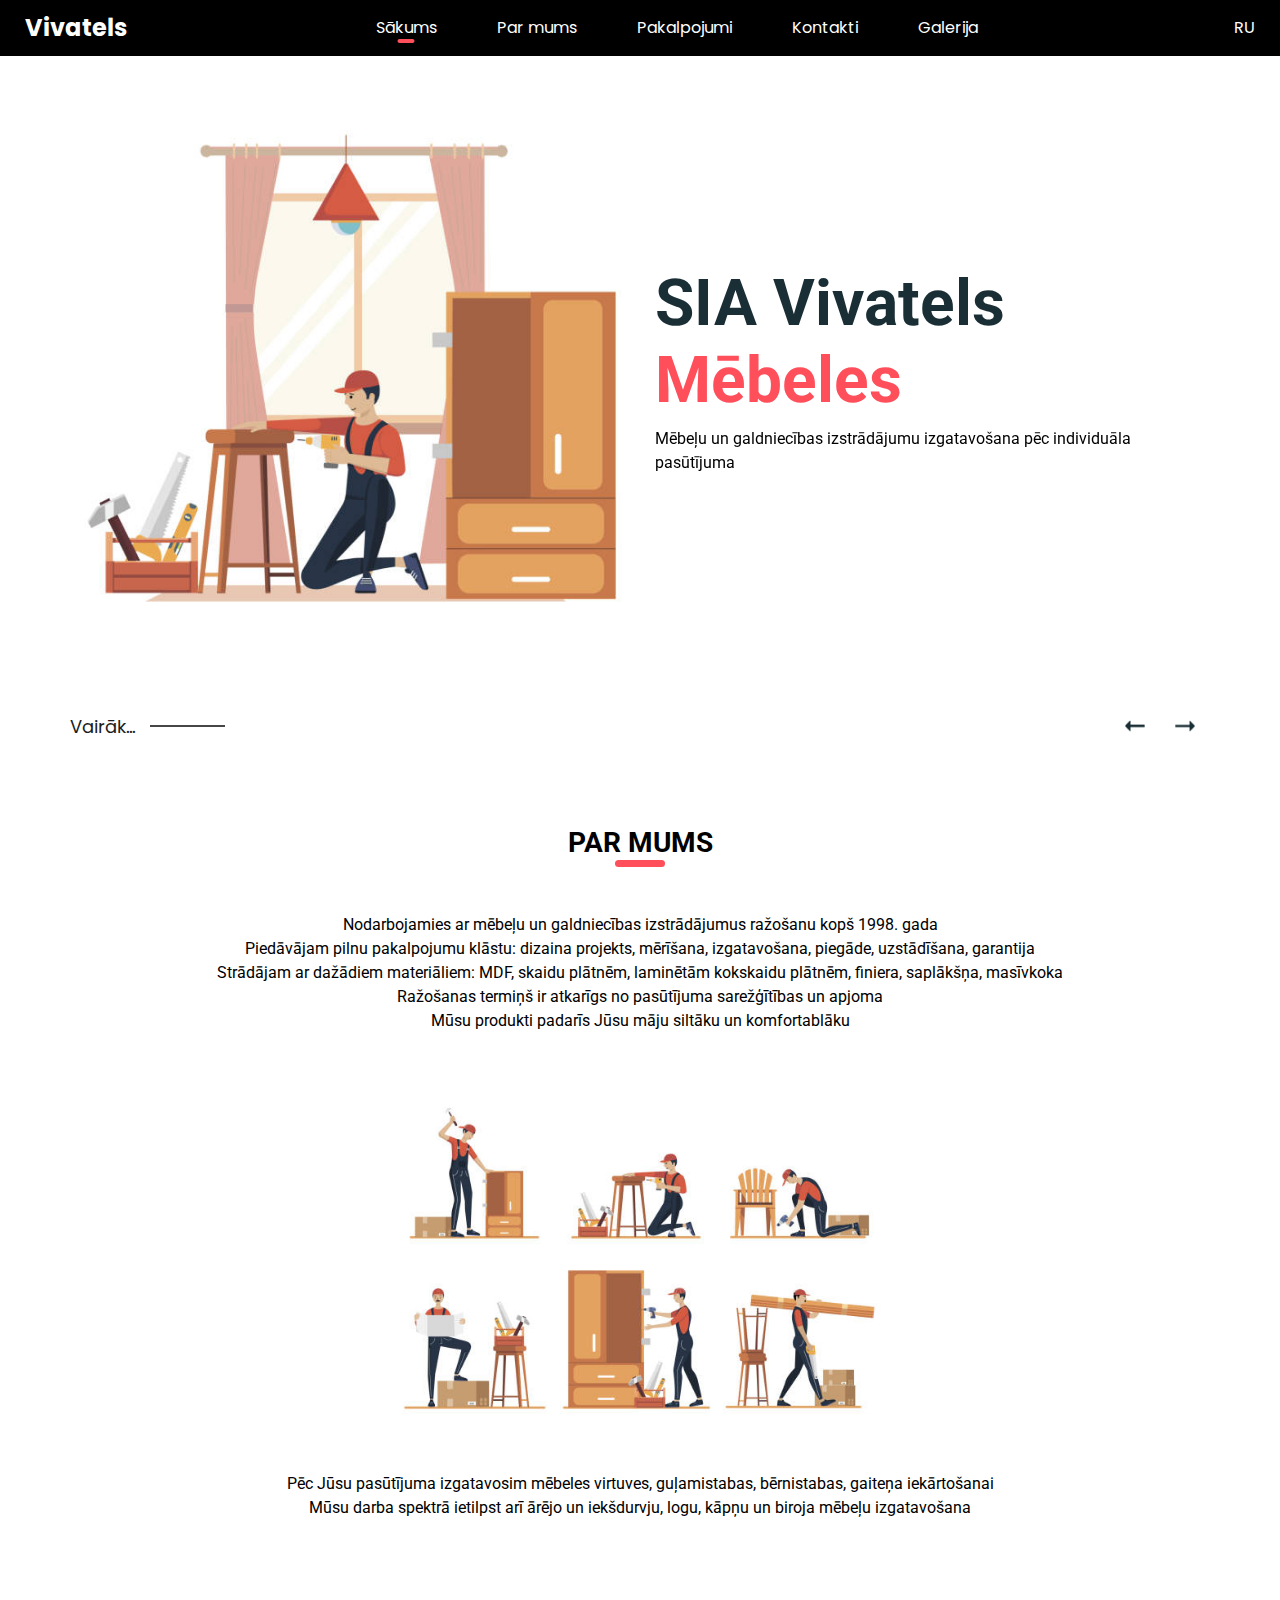
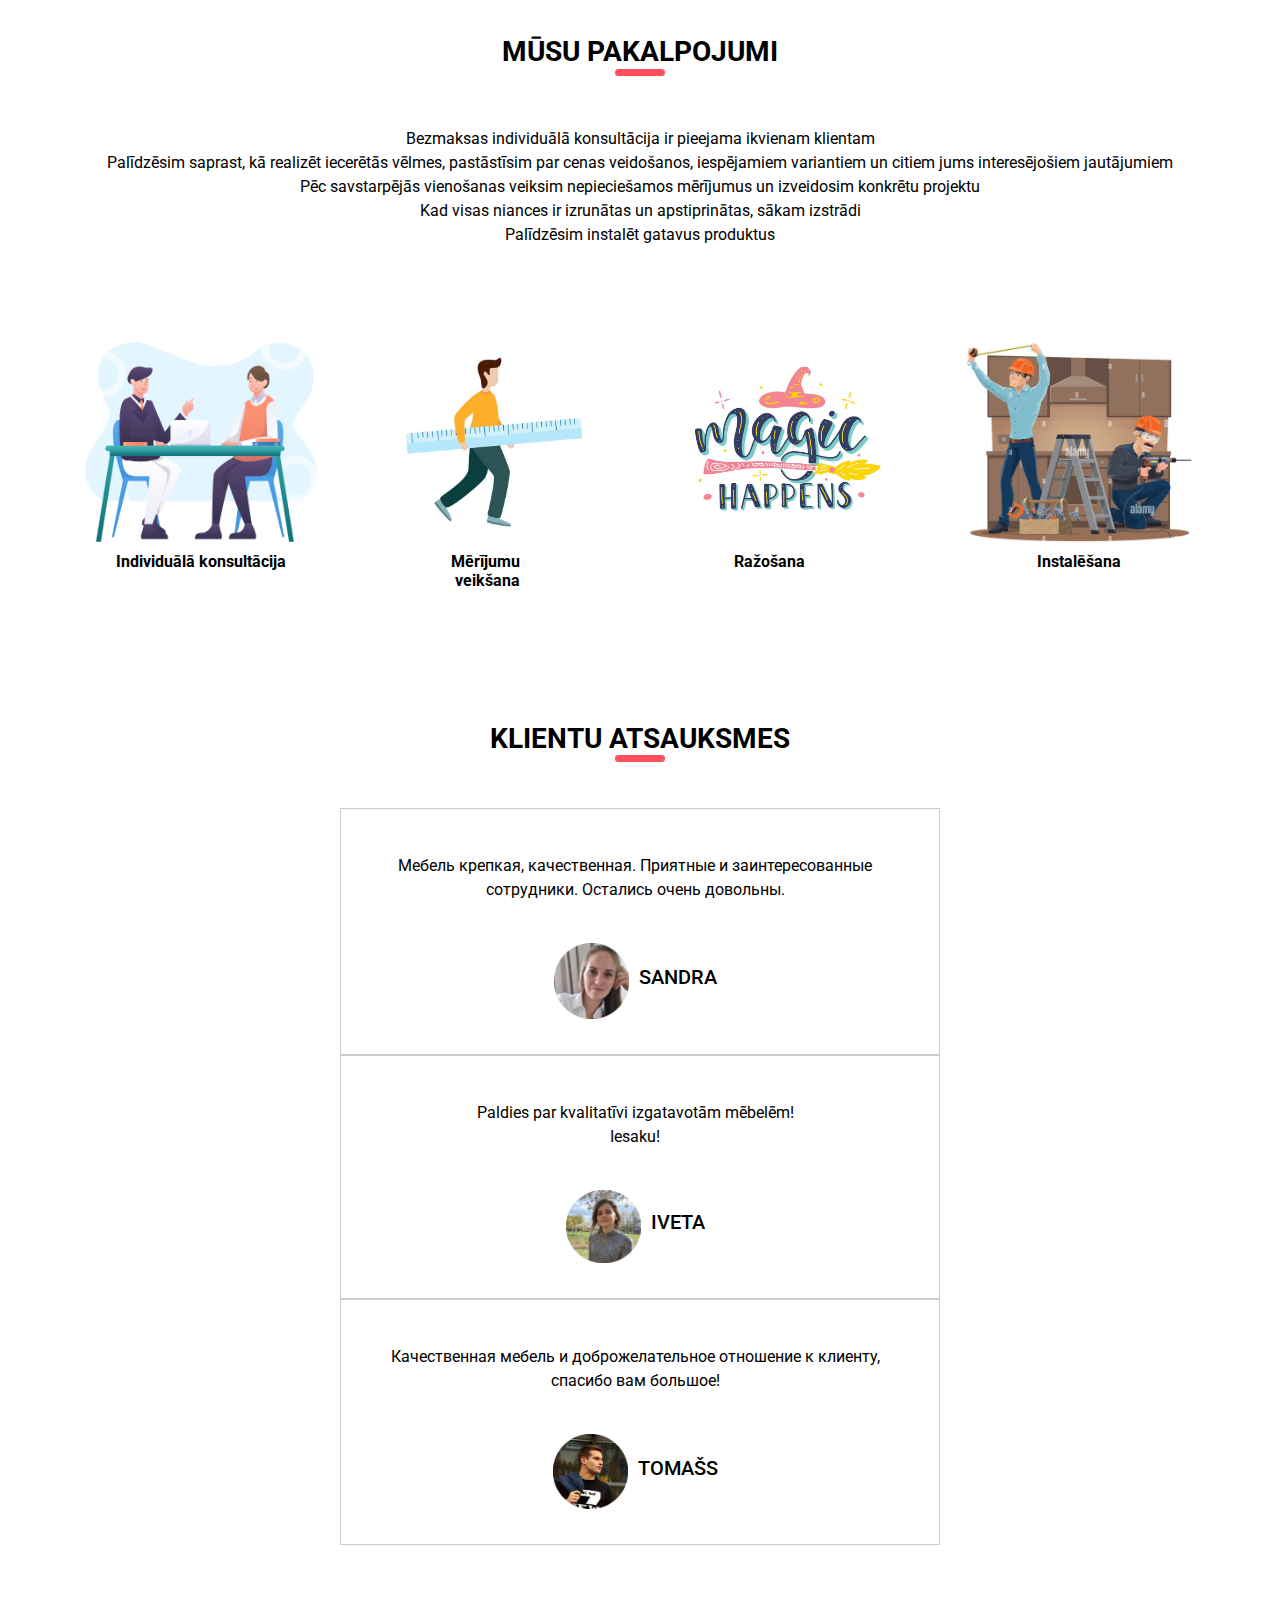
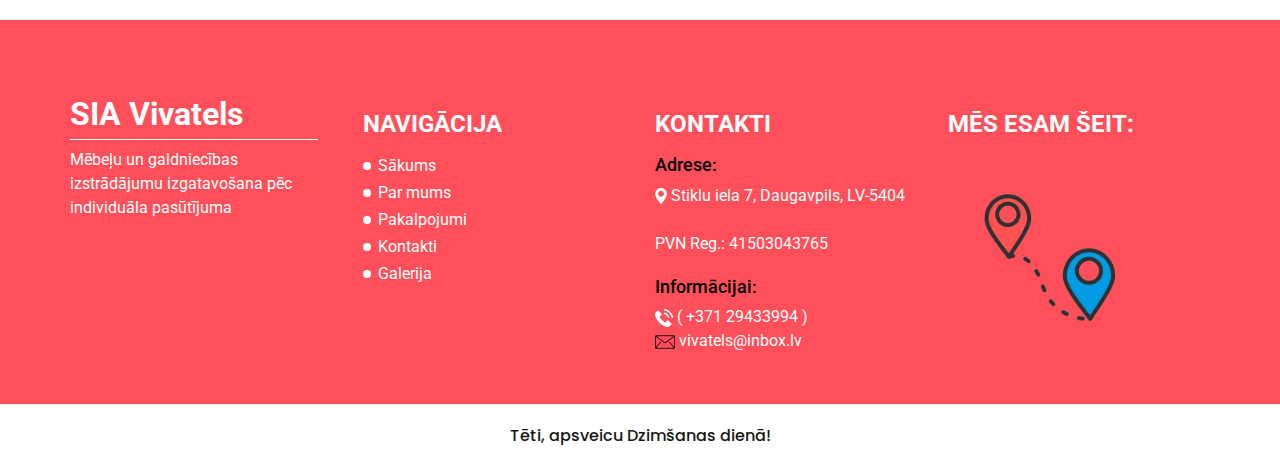
==== index.html @ 3691d84d "some more cosmetic changes" ====
<!DOCTYPE html>
<html>

<head>
  <!-- Basic -->
  <meta charset="utf-8" />
  <meta http-equiv="X-UA-Compatible" content="IE=edge" />
  <!-- Mobile Metas -->
  <meta name="viewport" content="width=device-width, initial-scale=1, shrink-to-fit=no" />
  <!-- Site Metas -->
  <meta name="keywords" content="" />
  <meta name="description" content="" />
  <meta name="author" content="" />

  <title>Vivatels: mēbeļu ražošana</title>
  <link rel="shortcut icon" type="image/jpg" href="images/favicon_io/favicon.ico"/>

  <!-- slider stylesheet -->
  <link rel="stylesheet" type="text/css"
    href="https://cdnjs.cloudflare.com/ajax/libs/OwlCarousel2/2.1.3/assets/owl.carousel.min.css" />

  <!-- bootstrap core css -->
  <link rel="stylesheet" type="text/css" href="css/bootstrap.css" />

  <!-- fonts style -->
  <link href="https://fonts.googleapis.com/css?family=Poppins:400,700|Roboto:400,700&display=swap" rel="stylesheet">
  <!-- Custom styles for this template -->
  <link href="css/style.css" rel="stylesheet" />
  <!-- responsive style -->
  <link href="css/responsive.css" rel="stylesheet" />
  

</head>

<body>
  <div class="hero_area">
    <!-- header section strats -->
    <header class="header_section">
      <div class="container-fluid">
        <nav class="navbar navbar-expand-lg custom_nav-container ">
          <a class="navbar-brand" href="index.html">
            <span>
              Vivatels
            </span>
          </a>
          <button class="navbar-toggler ml-auto" type="button" data-toggle="collapse"
            data-target="#navbarSupportedContent" aria-controls="navbarSupportedContent" aria-expanded="false"
            aria-label="Toggle navigation">
            <span class="navbar-toggler-icon"></span>
          </button>

          <div class="collapse navbar-collapse" id="navbarSupportedContent">
            <div class="d-flex mx-auto flex-column flex-lg-row align-items-center">
              <ul class="navbar-nav  ">
                <li class="nav-item active">
                  <a class="nav-link" href="index.html">Sākums <span class="sr-only">(current)</span></a>
                </li>
                <li class="nav-item">
                  <a class="nav-link" href="about.html"> Par mums </a>
                </li>
                <li class="nav-item">
                  <a class="nav-link" href="service.html"> Pakalpojumi </a>
                </li>
                <li class="nav-item">
                  <a class="nav-link" href="contact.html"> Kontakti </a>
                </li>
                <li class="nav-item">
                  <a class="nav-link" href="gallery.html">Galerija</a>
                </li>

              </ul>
            </div>
          </div>
          <form class="form-inline my-2 my-lg-0 ml-0 ml-lg-4 mb-3 mb-lg-0">
            <a href="indexRU.html">
            <label class="RULV">RU</label>
          </a>
          </form>
        </nav>
      </div>
    </header>
    <!-- end header section -->
    <!-- slider section -->
    <section class=" slider_section position-relative">
      <div id="carouselExampleControls" class="carousel slide" data-ride="carousel">
        <div class="carousel-inner">
          <div class="carousel-item active">
            <div class="slider_item-box layout_padding2">
              <div class="container">
                <div class="row">
                  <div class="col-md-6">
                    <div class="img-box">
                      <div>
                        <img src="images/slider-img.jpg" alt="" class="" />
                      </div>
                    </div>
                  </div>
                  <div class="col-md-6">
                    <div class="detail-box">
                      <div>
                        <h1>
                          SIA Vivatels <br>
                          <span>
                            Mēbeles
                          </span>
                        </h1>
                        <p>
                          Mēbeļu un galdniecības izstrādājumu izgatavošana pēc individuāla pasūtījuma
                        </p>
                      </div>
                    </div>
                  </div>
                </div>
              </div>
            </div>
          </div>
          <div class="carousel-item ">
            <div class="slider_item-box layout_padding2">
              <div class="container">
                <div class="row">
                  <div class="col-md-6">
                    <div class="img-box">
                      <div>
                        <img src="images/slider-img.jpg" alt="" class="" />
                      </div>
                    </div>
                  </div>
                  <div class="col-md-6">
                    <div class="detail-box">
                      <div>
                        <h1>
                          Kvalitāte<br>
                          Precizitāte <br>
                          <span>
                            Individuāla pieeja
                          </span>
                        </h1>
                        <p>
                          Vēlaties noskaidrot materiālu, cenas un iespējas?<br>
							Zvaniet: +371 29433994 vai +371 26102723
                        </p>
                      </div>
                    </div>
                  </div>
                </div>
              </div>
            </div>
          </div>
         
      </div>
      <div class="container">
        <div class="slider_nav-box">
          <div class="btn-box">
            <a  href="#carouselExampleControls" role="button" data-slide="next">
              Vairāk...
            </a>
            <hr>
          </div>
          <div class="custom_carousel-control">
            <a class="carousel-control-prev" href="#carouselExampleControls" role="button" data-slide="prev">
              <span class="sr-only">Previous</span>
            </a>
            <a class="carousel-control-next" href="#carouselExampleControls" role="button" data-slide="next">
              <span class="sr-only">Next</span>
            </a>
          </div>
        </div>
      </div>
    </section>
    <!-- end slider section -->
  </div>
  <div class="bg">

    <!-- about section -->
    <section class="about_section layout_padding">
      <div class="container">
        <div class="custom_heading-container">
          <h3 class=" ">
            Par mums
          </h3>
        </div>
        <p class="layout_padding2-top">
          Nodarbojamies ar mēbeļu un galdniecības izstrādājumus ražošanu kopš 1998. gada<br>
		  Piedāvājam pilnu pakalpojumu klāstu: dizaina projekts, mērīšana, izgatavošana, piegāde, uzstādīšana, garantija<br>
		  Strādājam ar dažādiem materiāliem: MDF, skaidu plātnēm, laminētām kokskaidu plātnēm, finiera, saplākšņa, masīvkoka<br>
		  Ražošanas termiņš ir atkarīgs no pasūtījuma sarežģītības un apjoma<br>
		  Mūsu produkti padarīs Jūsu māju siltāku un komfortablāku
        </p>
        <div class="img-box layout_padding2">
          <img src="images/producer.jpg" alt="">
        </div>
        <p class="layout_padding2-bottom">
			Pēc Jūsu pasūtījuma izgatavosim mēbeles virtuves, guļamistabas, bērnistabas, gaiteņa iekārtošanai<br>
			Mūsu darba spektrā ietilpst arī ārējo un iekšdurvju, logu, kāpņu un  biroja mēbeļu izgatavošana
        </p>
      </div>

    </section>


    <!-- end about section -->

    <!-- service section -->

    <section class="service_section layout_padding-bottom">
      <div class="container">
        <div class="custom_heading-container">
          <h3 class=" ">
            Mūsu pakalpojumi
          </h3>
        </div>
        <p class="">
          Bezmaksas individuālā konsultācija ir pieejama ikvienam klientam<br>
		  Palīdzēsim saprast, kā realizēt iecerētās vēlmes, pastāstīsim par cenas veidošanos, iespējamiem variantiem un citiem jums interesējošiem jautājumiem<br>
		  Pēc savstarpējās vienošanas veiksim nepieciešamos mērījumus un izveidosim konkrētu projektu<br>
		  Kad visas niances ir izrunātas un apstiprinātas, sākam izstrādi<br>
		  Palīdzēsim instalēt gatavus produktus
        </p>
        <div class="service_container ">
          <div class="row">
            <div class="col-md-3">
              <div class="box b-1">
                <div class="img-box">
                  <img src="images/personal-consultation.png" alt="Individuālā konsultācija">
                </div>
                <div class="detail-box">
                  <h6>
                    Individuālā konsultācija
                  </h6>
                </div>
              </div>
            </div>
            <div class="col-md-3">
              <div class="box b-2">
                <div class="img-box">
                  <img src="images/measure.jpg" alt="">
                </div>
                <div class="detail-box">
                  <h6>
                    Mērījumu<br>veikšana
                  </h6>
                </div>
              </div>
            </div>
            <div class="col-md-3">
              <div class="box b-3">
                <div class="img-box">
                  <img src="images/magic.jpg" alt="">
                </div>
                <div class="detail-box">
                  <h6>
                    Ražošana
                  </h6>
                </div>
              </div>
            </div>
            <div class="col-md-3">
              <div class="box b-4">
                <div class="img-box">
                  <img src="images/install.jpg" alt="">
                </div>
                <div class="detail-box">
                  <h6>
                    Instalēšana
                  </h6>
                 
                </div>
              </div>
            </div>
          </div>
        </div>
      </div>
    </section>

    <!-- end service section -->

    <!-- contact section -->
    <!--
    <section class="contact_section layout_padding">
      <div class="custom_heading-container">
        <h3 class=" ">
          Gaidīsim Jūsu vēstuli!
        </h3>
      </div>
      <div class="container layout_padding2-top">
        <div class="row">
          <div class="col-md-6 mx-auto">
            <form action="">
              <div>
                <input type="text" placeholder="Vārds">
              </div>
              <div>
                <input type="email" placeholder="E-pasts">
              </div>
              <div>
                <input type="text" placeholder="Telefona numurs">
              </div>
              <div>
                <select name="" id="">
                  <option value="" disabled selected>Produkts</option>
                  <option value="">Durvis</option>
                  <option value="">Logi</option>
                  <option value="">Kāpnes</option>
				  <option value="">Virtuve</option>
				  <option value="">Citas mēbeles</option>
                </select>
              </div>
              <div>
                <input type="text" class="message-box" placeholder="Ziņa">
              </div>
              <div class="d-flex justify-content-center ">
                <button>
                  Sūtīt
                </button>
              </div>
            </form>
          </div>
        </div>

      </div>
    </section>
  -->
    <!-- end contact section -->

    <section class="client_section layout_padding-bottom">
      <div class="container">
        <div class="custom_heading-container">
          <h3 class=" ">
            Klientu atsauksmes
          </h3>
        </div>
        <div class="layout_padding2-top">
		
		  <div class="client_container">
            <div class="detail-box">
              <p>
                Мебель крепкая, качественная. Приятные и заинтересованные сотрудники. Остались очень довольны.
              </p>
            </div>
            <div class="client_id">
              <div class="img-box">
                <img src="images/Sandra.png" alt="">
              </div>
              <div class="name">
                <h5>
                  Sandra
                </h5>
              </div>
            </div>
          </div>
		  
          <div class="client_container">
            <div class="detail-box">
              <p>
                Paldies par kvalitatīvi izgatavotām mēbelēm!<br>Iesaku!
              </p>
            </div>
            <div class="client_id">
              <div class="img-box">
                <img src="images/Iveta.png" alt="">
              </div>
              <div class="name">
                <h5>
                  Iveta
                </h5>
              </div>
            </div>
          </div>
		  
		  <div class="client_container">
            <div class="detail-box">
              <p>
                Качественная мебель и доброжелательное отношение к клиенту, спасибо вам большое!
              </p>
            </div>
            <div class="client_id">
              <div class="img-box">
                <img src="images/Tomass.png" alt="">
              </div>
              <div class="name">
                <h5>
                  Tomašs
                </h5>
              </div>
            </div>
          </div>
		  
        </div>
      </div>
    </section>
   <!-- info section -->
<section class="info_section layout_padding">
  <div class="container">
    <div class="row">

      <div class="col-md-3">

        <div class="info-logo">
          <h2>
            SIA Vivatels
          </h2>
          <p>
            Mēbeļu un galdniecības izstrādājumu izgatavošana pēc individuāla pasūtījuma
          </p>
        </div>

      </div>

      <div class="col-md-3">
        <div class="info-nav">
          <h4>
            Navigācija
          </h4>
          <ul>
            <li>
              <a href="index.html">
                Sākums
              </a>
            </li>
            <li>
              <a href="about.html">
                Par mums
              </a>
            </li>
            <li>
              <a href="service.html">
                Pakalpojumi
              </a>
            </li>
            <li>
              <a href="contact.html">
                Kontakti
              </a>
            </li>
            <li>
              <a href="gallery.html">
                Galerija
              </a>
            </li>
          </ul>
        </div>
      </div>
      <div class="col-md-3">
        <div class="info-contact">
          <h4>
            Kontakti
          </h4>
          <div class="location">
            <h6>
              Adrese:
            </h6>
            <a href="">
              <img src="images/location.png" alt="">
              <span>
                Stiklu iela 7, Daugavpils, LV-5404<br><br>
      PVN Reg.: 41503043765
              </span>
            </a>
          </div>
          <div class="call">
            <h6>
              Informācijai:
            </h6>
            <a href="">
              <img src="images/telephone.png" alt="">
              <span>
                ( +371 29433994 )
              </span>
            </a>
            <br>
            <a href="">
              <img src="images/email.png" alt="" width="20px" height="20px">
              <span>
                vivatels@inbox.lv
              </span>
            </a>
          </div>
        </div>
      </div>

      <div class="col-md-3">
        <a href="https://www.google.com/maps/place/SIA+Vivatels/@55.8709194,26.5593702,17z/data=!4m12!1m6!3m5!1s0x46c295a8ee95d4f1:0xb85a6a1038e2b0cc!2sSIA+Vivatels!8m2!3d55.8708924!4d26.5616801!3m4!1s0x46c295a8ee95d4f1:0xb85a6a1038e2b0cc!8m2!3d55.8708924!4d26.5616801"
        target="_blank">
        <h4>
          Mēs esam šeit:
        </h4>
          <img src="images/route.png" alt="Route png" height="200px">
        </a>
       </div>

    </div>
  </div>
</section>

<!-- end info_section -->

    <!-- footer section -->
    <section class="container-fluid footer_section">
	
      <p>
       Tēti, apsveicu Dzimšanas dienā!
      </p>
    </section>
    <!-- footer section -->

    <script type="text/javascript" src="js/jquery-3.4.1.min.js"></script>
    <script type="text/javascript" src="js/bootstrap.js"></script>
</body>

</html>
---- css/style.css ----
body {
  font-family: 'Roboto', sans-serif;
  color: #000000;
  background-color: #ffffff;
}

.layout_padding {
  padding-top: 75px;
}

.layout_padding2 {
  padding: 45px 0;
}

.layout_padding2-top {
  padding-top: 45px;
}

.layout_padding2-bottom {
  padding-bottom: 45px;
}

.layout_padding-top {
  padding-top: 75px;
}

.layout_padding-bottom {
  padding-bottom: 75px;
}

.custom_heading-container {
  display: -webkit-box;
  display: -ms-flexbox;
  display: flex;
  -webkit-box-pack: center;
      -ms-flex-pack: center;
          justify-content: center;
}

.custom_heading-container h3 {
  text-transform: uppercase;
  font-weight: bold;
  color: #000000;
  position: relative;
}

.custom_heading-container h3::before {
  content: "";
  position: absolute;
  bottom: -7px;
  left: 50%;
  width: 50px;
  height: 7px;
  -webkit-transform: translateX(-50%);
          transform: translateX(-50%);
  background-color: #ff4f5a;
  border-radius: 15px;
}

.btn-box {
  display: -webkit-box;
  display: -ms-flexbox;
  display: flex;
  -webkit-box-align: center;
      -ms-flex-align: center;
          align-items: center;
  -webkit-box-pack: center;
      -ms-flex-pack: center;
          justify-content: center;
  font-family: "Poppins", sans-serif;
}

.btn-box a {
  color: #1d1d1d;
  margin-right: 15px;
  font-size: 18px;
}

.btn-box hr {
  width: 75px;
  height: 1.2px;
  border: none;
  background-color: #464646;
  margin: 0;
}

/*header section*/
.sub_page .hero_area {
  height: auto;
}

.hero_area.sub_pages {
  height: auto;
}

.header_section {
  background-color: #000000;
  font-family: "Poppins", sans-serif;
}

.header_section .container-fluid {
  padding-right: 25px;
  padding-left: 25px;
}

.header_section .nav_container {
  margin: 0 auto;
}

.RULV {
  color:#ffffff;
}

.RULV:hover {
  color:#ff4f5a;
}

.custom_nav-container .navbar-nav .nav-item .nav-link {
  padding: 10px 30px;
  color: #ffffff;
  text-align: center;
  position: relative;
}

.custom_nav-container .navbar-nav .nav-item .nav-link::before {
  content: "";
  display: none;
  position: absolute;
  bottom: 7px;
  left: 50%;
  width: 17px;
  height: 4px;
  -webkit-transform: translateX(-50%);
          transform: translateX(-50%);
  background-color: #ff4f5a;
  border-radius: 5px;
}

.custom_nav-container .navbar-nav .nav-item .nav-link:hover::before {
  display: block;
}

.custom_nav-container .navbar-nav .nav-item.active a::before {
  display: block;
}

a,
a:hover,
a:focus {
  text-decoration: none;
}

a:hover,
a:focus {
  color: initial;
}

.btn,
.btn:focus {
  outline: none !important;
  -webkit-box-shadow: none;
          box-shadow: none;
}

.custom_nav-container .nav_search-btn {
  background-image: url(../images/search-icon.png);
  background-size: 22px;
  background-repeat: no-repeat;
  background-position-y: 7px;
  width: 35px;
  height: 35px;
  padding: 0;
  border: none;
}

.navbar-brand {
  display: -webkit-box;
  display: -ms-flexbox;
  display: flex;
  -webkit-box-align: center;
      -ms-flex-align: center;
          align-items: center;
}

.navbar-brand img {
  width: 45px;
  margin-right: 5px;
}

.navbar-brand span {
  font-weight: bold;
  font-size: 24px;
  color: #ffffff;
}

.custom_nav-container {
  z-index: 99999;
  padding: 5px 0;
}

.custom_nav-container .navbar-toggler {
  outline: none;
}

.custom_nav-container .navbar-toggler .navbar-toggler-icon {
  background-image: url(../images/menu.png);
  background-size: 42px;
}

/*end header section*/
/* slider section */
.slider_section .row {
  -webkit-box-align: center;
      -ms-flex-align: center;
          align-items: center;
}

.slider_section .img-box img {
  width: 100%;
}

.slider_section .detail-box h1 {
  font-weight: bold;
  font-size: 4rem;
  color: #1a2e35;
}

.slider_section .detail-box h1 span {
  color: #ff4f5a;
}

.slider_section .slider_nav-box {
  display: -webkit-box;
  display: -ms-flexbox;
  display: flex;
  -webkit-box-pack: justify;
      -ms-flex-pack: justify;
          justify-content: space-between;
  -webkit-box-align: center;
      -ms-flex-align: center;
          align-items: center;
}

.slider_section .slider_nav-box .custom_carousel-control {
  display: -webkit-box;
  display: -ms-flexbox;
  display: flex;
}

.slider_section .carousel-control-prev,
.slider_section .carousel-control-next {
  position: unset;
  width: 50px;
  height: 50px;
  opacity: 1;
  background-repeat: no-repeat;
  background-size: 20px;
  background-position: center;
}

.slider_section .carousel-control-prev {
  left: 2%;
  background-image: url(../images/left-arrow-black.png);
}

.slider_section .carousel-control-prev:hover {
  background-image: url(../images/left-arrow.png);
}

.slider_section .carousel-control-next {
  right: 2%;
  background-image: url(../images/right-arrow-black.png);
}

.slider_section .carousel-control-next:hover {
  background-image: url(../images/right-arrow.png);
}

/* end slider section */
.bg {
  background-image: url(../images/bg.jpg);
  background-size: cover;
}

.about_section {
  text-align: center;
}

.about_section .img-box img {
  width: 500px;
}

.service_section {
  text-align: center;
  position: relative;
}

.service_section .custom_heading-container {
  margin-top: 70px;
  margin-bottom: 15px;
}

.service_section .service_container {
  padding: 45px 0 45px 0;
}

.service_section .box.b-2 .detail-box {
  width: 60%;
  text-align: right;
 /* overflow: hidden;*/
}

.service_section .box.b-2 .detail-box p {
  height: 52px;
 /* overflow: hidden;*/
}

.service_section .box.b-2 .detail-box a {
  min-width: 100px;
}

.service_section .box.b-3 .detail-box {
  width: 70%;
  margin-left: auto;
 /* overflow: hidden;*/
  text-align: left;
}

.service_section .box.b-3 .detail-box p {
  height: 52px;
 /* overflow: hidden;*/
}

.service_section .box.b-3 .detail-box a {
  min-width: 100px;
}

.service_section .img-box img {
  height: 200px;
}

.service_section .detail-box {
  height: 50px;
  margin-top: 10px;
}

.service_section .detail-box h6 {
  font-weight: bold;
}

.service_section .detail-box .btn-box a {
  color: #ff4f5a;
}

.service_section .detail-box .btn-box hr {
  background-color: #ff4f5a;
}

.service_section p{
  margin-top: 50px;
  margin-bottom: 50px;
}

.work_section {
  background-color: #ff4f5a;
}

.work_section .custom_heading-container h3 {
  color: #ffffff;
}

.work_section .custom_heading-container h3::before {
  background-color: #ffffff;
}

.work_section .work_container {
  display: -webkit-box;
  display: -ms-flexbox;
  display: flex;
  -webkit-box-pack: center;
      -ms-flex-pack: center;
          justify-content: center;
  text-align: center;
  -ms-flex-wrap: wrap;
      flex-wrap: wrap;
  padding: 45px 0;
}

.work_section .work_container .box {
  width: 275px;
  height: 275px;
  display: -webkit-box;
  display: -ms-flexbox;
  display: flex;
  -webkit-box-orient: vertical;
  -webkit-box-direction: normal;
      -ms-flex-direction: column;
          flex-direction: column;
  -webkit-box-align: center;
      -ms-flex-align: center;
          align-items: center;
  padding: 35px 0 20px 0;
  background-color: #ffffff;
  border-radius: 5px;
  margin: 45px 10px;
  -webkit-box-shadow: 0 0 8px 0px rgba(0, 0, 0, 0.1);
          box-shadow: 0 0 8px 0px rgba(0, 0, 0, 0.1);
}

.work_section .work_container .box .img-box {
  width: 150px;
}

.work_section .work_container .box .img-box img {
  width: 100%;
}

.work_section .work_container .box .name {
  margin-top: 10px;
}

.work_section .work_container .box.b-1, .work_section .work_container .box.b-3 {
  -webkit-animation: odd-box-animate 2s infinite;
          animation: odd-box-animate 2s infinite;
}

.work_section .work_container .box.b-2, .work_section .work_container .box.b-4 {
  -webkit-animation: even-box-animate 2s infinite;
          animation: even-box-animate 2s infinite;
}

@-webkit-keyframes odd-box-animate {
  0% {
    -webkit-transform: translateY(45px);
            transform: translateY(45px);
  }
  50% {
    -webkit-transform: translateY(-45px);
            transform: translateY(-45px);
  }
  100% {
    -webkit-transform: translateY(45px);
            transform: translateY(45px);
  }
}

@keyframes odd-box-animate {
  0% {
    -webkit-transform: translateY(45px);
            transform: translateY(45px);
  }
  50% {
    -webkit-transform: translateY(-45px);
            transform: translateY(-45px);
  }
  100% {
    -webkit-transform: translateY(45px);
            transform: translateY(45px);
  }
}

@-webkit-keyframes even-box-animate {
  0% {
    -webkit-transform: translateY(-45px);
            transform: translateY(-45px);
  }
  50% {
    -webkit-transform: translateY(45px);
            transform: translateY(45px);
  }
  100% {
    -webkit-transform: translateY(-45px);
            transform: translateY(-45px);
  }
}

@keyframes even-box-animate {
  0% {
    -webkit-transform: translateY(-45px);
            transform: translateY(-45px);
  }
  50% {
    -webkit-transform: translateY(45px);
            transform: translateY(45px);
  }
  100% {
    -webkit-transform: translateY(-45px);
            transform: translateY(-45px);
  }
}

.work_section .btn-box a {
  color: #ffffff;
}

.work_section .btn-box hr {
  background-color: #ffffff;
}

.contact_section input,
.contact_section select {
  width: 100%;
  border: 0;
  padding: 12px 12px;
  background-color: #f2f2f2;
  outline: none;
  margin: 10px 0;
}

.contact_section button{
  margin-bottom: 50px;
}

.contact_section input::-webkit-input-placeholder,
.contact_section select::-webkit-input-placeholder {
  color: #3a3a3a;
}

.contact_section input:-ms-input-placeholder,
.contact_section select:-ms-input-placeholder {
  color: #3a3a3a;
}

.contact_section input::-ms-input-placeholder,
.contact_section select::-ms-input-placeholder {
  color: #3a3a3a;
}

.contact_section input::placeholder,
.contact_section select::placeholder {
  color: #3a3a3a;
}

.contact_section button {
  background-color: #ff4f5a;
  padding: 12px 55px;
  outline: none;
  border: none;
  border: 1px solid #ff4f5a;
  color: #fff;
  margin-top: 25px;
}

.contact_section button:hover {
  color: #ff4f5a;
  background-color: transparent;
}

.client_section .client_container {
  display: -webkit-box;
  display: -ms-flexbox;
  display: flex;
  -webkit-box-orient: vertical;
  -webkit-box-direction: normal;
      -ms-flex-direction: column;
          flex-direction: column;
  -webkit-box-align: center;
      -ms-flex-align: center;
          align-items: center;
  width: 600px;
  border: 1px solid #cccccc;
  padding: 45px 35px 35px 25px;
  background-color: #ffffff;
  margin: 0 auto;
}

.client_section .client_container .detail-box p {
  text-align: center;
}

.client_section .client_container .client_id {
  display: -webkit-box;
  display: -ms-flexbox;
  display: flex;
  -webkit-box-align: center;
      -ms-flex-align: center;
          align-items: center;
  margin-top: 25px;
}

.client_section .client_container .client_id .img-box {
  width: 75px;
  margin-right: 10px;
}

.client_section .client_container .client_id .img-box img {
  width: 100%;
}

.client_section .client_container .client_id .name h5 {
  text-transform: uppercase;
}

.client_section .client_container .client_id .name h6 {
  color: #ff4f5a;
}

.info_section {
  background-color: #ff4f5a;
  color: #ffffff;
}

.info_section .container{
  padding-bottom: 50px;
}

.info_section a {
  color: #ffffff;
}

.info_section h4 {
  text-transform: uppercase;
  margin-top: 15px;
  margin-bottom: 15px;
  font-weight: bold;
}

.info_section .info-logo h2 {
  font-weight: bold;
  font-size: 2rem;
  border-bottom: 1px solid #ffffff;
  padding-bottom: 5px;
  margin-right: 15px;
}

.info_section .info-nav ul {
  padding-left: 15px;
}

.info_section .info-nav ul li {
  list-style-type: none;
  position: relative;
  margin: 3px 0;
}

.info_section .info-nav ul li::before {
  content: "";
  width: 8px;
  height: 8px;
  background-color: #ffffff;
  position: absolute;
  top: 50%;
  left: -15px;
  -webkit-transform: translateY(-50%);
          transform: translateY(-50%);
  border-radius: 100%;
}

.info_section .info-contact h6 {
  color: #000000;
  font-size: 18px;
}

.info_section .info-contact .call {
  margin-top: 20px;
}

.info_section .discover ul {
  padding: 0;
}

.info_section .discover ul li {
  list-style-type: none;
  margin: 5px 0;
}

/* footer section*/
.footer_section {
  background-color: #ffffff;
  padding: 20px;
  font-family: "Poppins", sans-serif;
  font-weight: 500;
}

.footer_section p {
  color: #171717;
  margin: 0;
  text-align: center;
}

.footer_section a {
  color: #171717;
}

/* end footer section*/

/* gallery section*/
.gallery img
{
   max-height: 400px;
   max-width: 370px;
}
/* end gallery section*/
/*# sourceMappingURL=style.css.map */
---- css/responsive.css ----
@media (max-width: 1120px) {}

@media (max-width: 992px) {
    .custom_nav-container .nav_search-btn {
        display: none;
    }

    .service_section::before {
        bottom: 45px;
    }

    .service_section .service_container {
        padding: 45px 0 125px 0;
    }



    .service_section .box.b-2 .detail-box {
        width: auto;
    }

    .service_section .box.b-3 .detail-box {
        width: auto;
    }


}

@media (max-width: 768px) {
    .slider_section .detail-box {
        text-align: center;
        margin-top: 25px;
    }

    .info_section .col-md-3 {
        text-align: center;
    }

    .info_section .col-md-3:not(:nth-last-child(1)) {
        margin-bottom: 35px;
    }

    .service_section .box.b-1 .detail-box {
        text-align: left;
    }

    .service_section .box.b-4 .detail-box {
        text-align: right;
    }

    .service_section .box {
        margin: 25px 0;
    }

    .info_section .info-nav ul {
        display: flex;
        flex-direction: column;
        align-items: center;
    }

    .client_section .client_container {
        width: 100%;
    }
}

@media (max-width: 576px) {
    .slider_section .detail-box h1 {
        font-size: 3.5rem;
    }

    .about_section .img-box img {
        width: 100%;
    }

    @keyframes odd-box-animate {
        0% {
            transform: translateY(25px);
        }

        50% {
            transform: translateY(-25px);
        }

        100% {
            transform: translateY(25px);
        }
    }

    @keyframes even-box-animate {
        0% {
            transform: translateY(-25px);
        }

        50% {
            transform: translateY(25px);
        }

        100% {
            transform: translateY(-25px);
        }
    }

    .work_section .work_container .box.b-1,
    .work_section .work_container .box.b-3,
    .work_section .work_container .box.b-2,
    .work_section .work_container .box.b-4 {
        animation-duration: 1.5s;
    }
}

@media (max-width: 480px) {}

@media (max-width: 420px) {
    .slider_section .detail-box h1 {
        font-size: 3rem;
    }

    element {}

    .custom_heading-container h3 {

        text-transform: uppercase;
        font-weight: bold;
        color: #000000;
        position: relative;

    }

    .custom_heading-container h3 {
        font-size: 1.5rem;
    }
}

@media (max-width: 360px) {}

@media (min-width: 1200px) {
    .container {
        max-width: 1170px;
    }
}
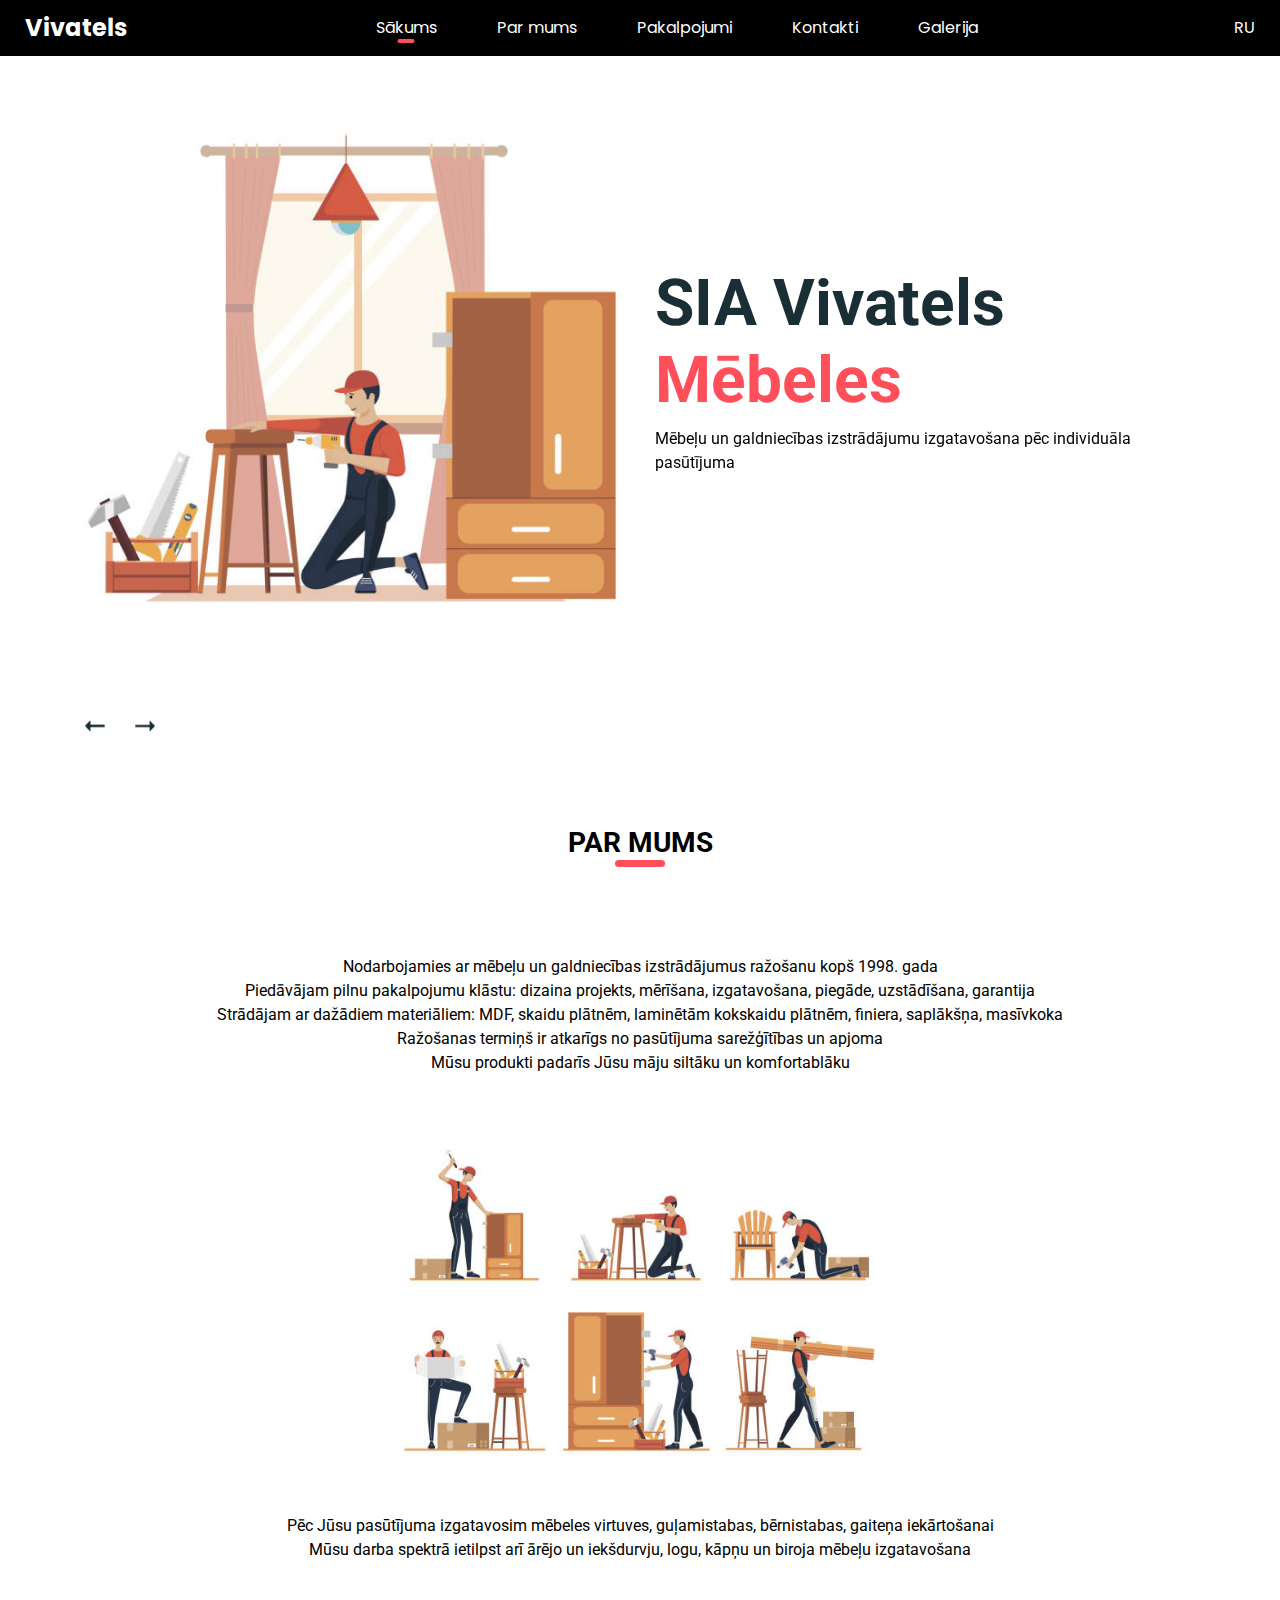
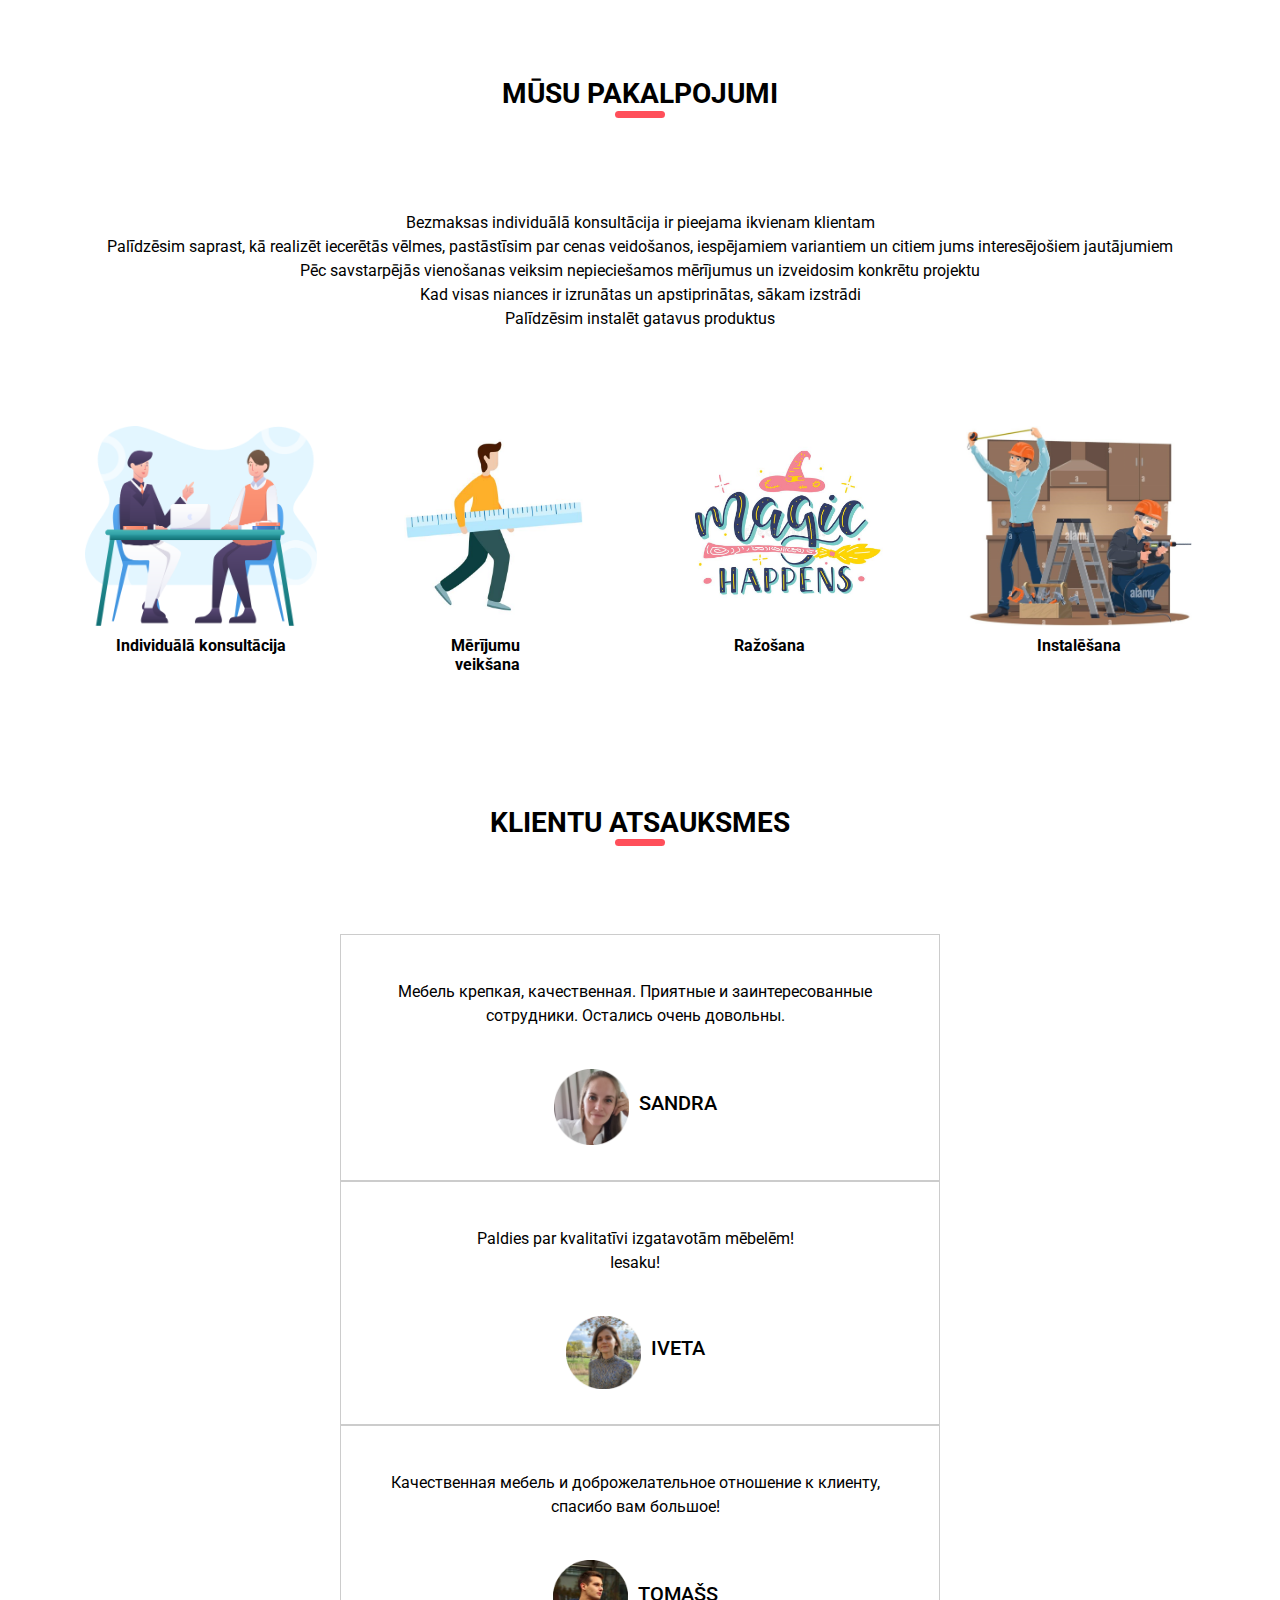
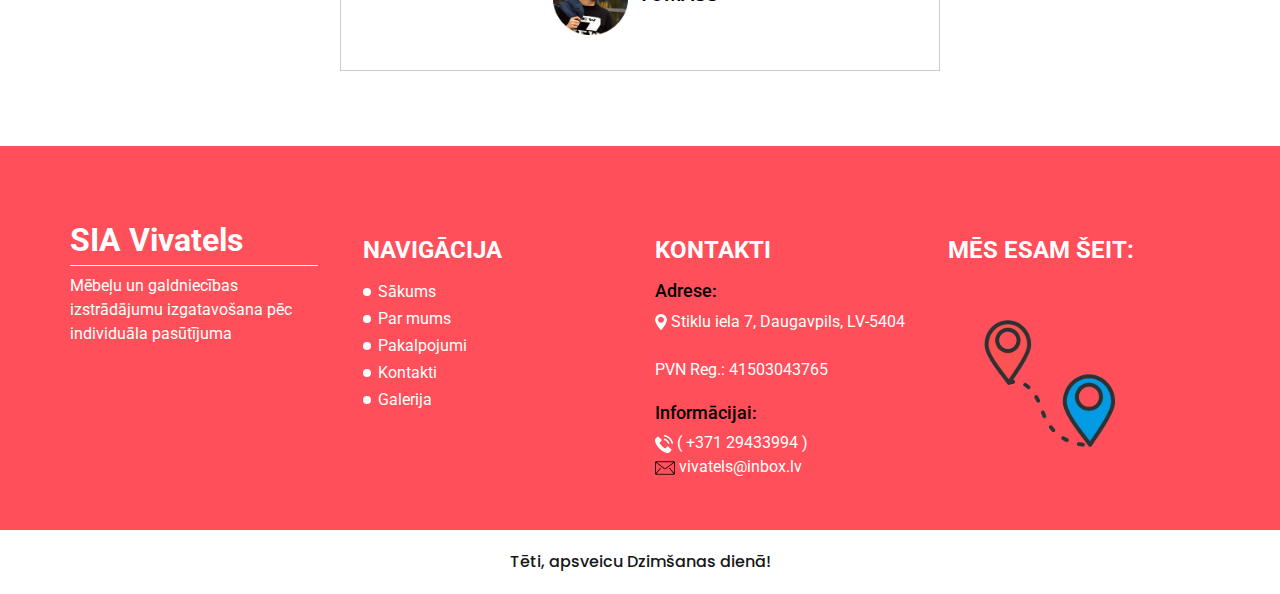
==== commit 3e6e36bf: "removed "More..." button" ====
--- a/index.html
+++ b/index.html
@@ -150,12 +150,14 @@
       </div>
       <div class="container">
         <div class="slider_nav-box">
+          <!--
           <div class="btn-box">
             <a  href="#carouselExampleControls" role="button" data-slide="next">
               Vairāk...
             </a>
             <hr>
           </div>
+          -->
           <div class="custom_carousel-control">
             <a class="carousel-control-prev" href="#carouselExampleControls" role="button" data-slide="prev">
               <span class="sr-only">Previous</span>
@@ -449,7 +451,8 @@
             <h6>
               Adrese:
             </h6>
-            <a href="">
+            <a href="https://www.google.com/maps/place/SIA+Vivatels/@55.8709194,26.5593702,17z/data=!4m12!1m6!3m5!1s0x46c295a8ee95d4f1:0xb85a6a1038e2b0cc!2sSIA+Vivatels!8m2!3d55.8708924!4d26.5616801!3m4!1s0x46c295a8ee95d4f1:0xb85a6a1038e2b0cc!8m2!3d55.8708924!4d26.5616801"
+            target="_blank">
               <img src="images/location.png" alt="">
               <span>
                 Stiklu iela 7, Daugavpils, LV-5404<br><br>
@@ -461,14 +464,14 @@
             <h6>
               Informācijai:
             </h6>
-            <a href="">
+            <a href="tel:+37129433994">
               <img src="images/telephone.png" alt="">
               <span>
                 ( +371 29433994 )
               </span>
             </a>
             <br>
-            <a href="">
+            <a href="mailto:vivatels@inbox.lv?subject=vivatels.lv&body=Labdien!%0D%0A...">
               <img src="images/email.png" alt="" width="20px" height="20px">
               <span>
                 vivatels@inbox.lv
--- a/css/style.css
+++ b/css/style.css
@@ -685,10 +685,72 @@
 /* end footer section*/
 
 /* gallery section*/
+
 .gallery img
 {
+   
    max-height: 400px;
    max-width: 370px;
-}
+   border-radius: 10%;
+   padding: 7px;
+   transition: 0.5s;
+   cursor: pointer;
+}
+
+.gallery img:hover
+{
+   transform: scale(1.1);
+}
+
+.gallery {
+  margin: 30px auto;
+  width: 100%;
+  display: grid;
+  grid-template-columns: repeat(3,1fr);
+  margin-bottom: 50px;
+}
+
+.top-content{
+  background-color: lightgray;
+  border-radius: 5%;
+  height: 60px;
+  
+  border-radius: 5px;
+  box-shadow: 3px 3px 5px lightslategray;
+  padding-bottom: 50px;
+}
+
+h3{
+  margin-bottom: 50px;
+}
+
+.top-content label{
+  display: inline-block;
+  height: 100%;
+  padding: 0 0px;
+  margin: 0 50px;
+  line-height: 60px;
+  align-items: center;
+  font-size: 15px;
+  cursor: pointer;
+  transition: .3s;
+  font-weight: bold;
+}
+
+.top-content label:hover{
+  color:white;
+}
+
+.pic{
+  position: relative;
+  
+}
+
+.pic img{
+  width: 100%;
+  height: 100%;
+}
+
+
 /* end gallery section*/
 /*# sourceMappingURL=style.css.map */--- a/css/responsive.css
+++ b/css/responsive.css
@@ -1,6 +1,52 @@
-@media (max-width: 1120px) {}
+@media (max-width: 1520px) {
+    .gallery {
+        grid-template-columns: repeat(2,1fr);
+      }
+        .top-content{
+            display: grid;
+            grid-template-columns: repeat(3,1fr);
+            height: 100px;
+            width: 80%;
+            margin: auto;
+            margin-bottom: 30px;
+          }
+          
+    .top-content label{
+        display: grid;
+        height: 20%;
+        line-height: 30px;
+        padding: 5px;
+    
+      }
+}
 
 @media (max-width: 992px) {
+    h6{
+        /*
+            for about page
+        */
+        text-align: center;
+    }
+    .gallery {
+        grid-template-columns: repeat(2,1fr);
+      }
+        .top-content{
+            display: grid;
+            grid-template-columns: repeat(2,1fr);
+            height: 130px;
+            width: 90%;
+            margin: auto;
+            margin-bottom: 30px;
+          }
+          
+    .top-content label{
+        display: grid;
+        height: 20%;
+        line-height: 20px;
+        padding: 5px;
+    
+      }
+
     .custom_nav-container .nav_search-btn {
         display: none;
     }
@@ -64,6 +110,25 @@
 }
 
 @media (max-width: 576px) {
+
+.gallery {
+    grid-template-columns: repeat(1,1fr);
+  }
+    .top-content{
+        display: grid;
+        grid-template-columns: repeat(1,1fr);
+        height: 180px;
+        width: 60%;
+        margin: auto;
+        margin-bottom: 30px;
+      }
+      
+.top-content label{
+    display: grid;
+    height: 20%;
+    line-height: 20px;
+
+  }
     .slider_section .detail-box h1 {
         font-size: 3.5rem;
     }
@@ -111,11 +176,10 @@
 @media (max-width: 480px) {}
 
 @media (max-width: 420px) {
+    
     .slider_section .detail-box h1 {
         font-size: 3rem;
     }
-
-    element {}
 
     .custom_heading-container h3 {
 
@@ -131,7 +195,9 @@
     }
 }
 
-@media (max-width: 360px) {}
+@media (max-width: 360px) {
+    
+}
 
 @media (min-width: 1200px) {
     .container {
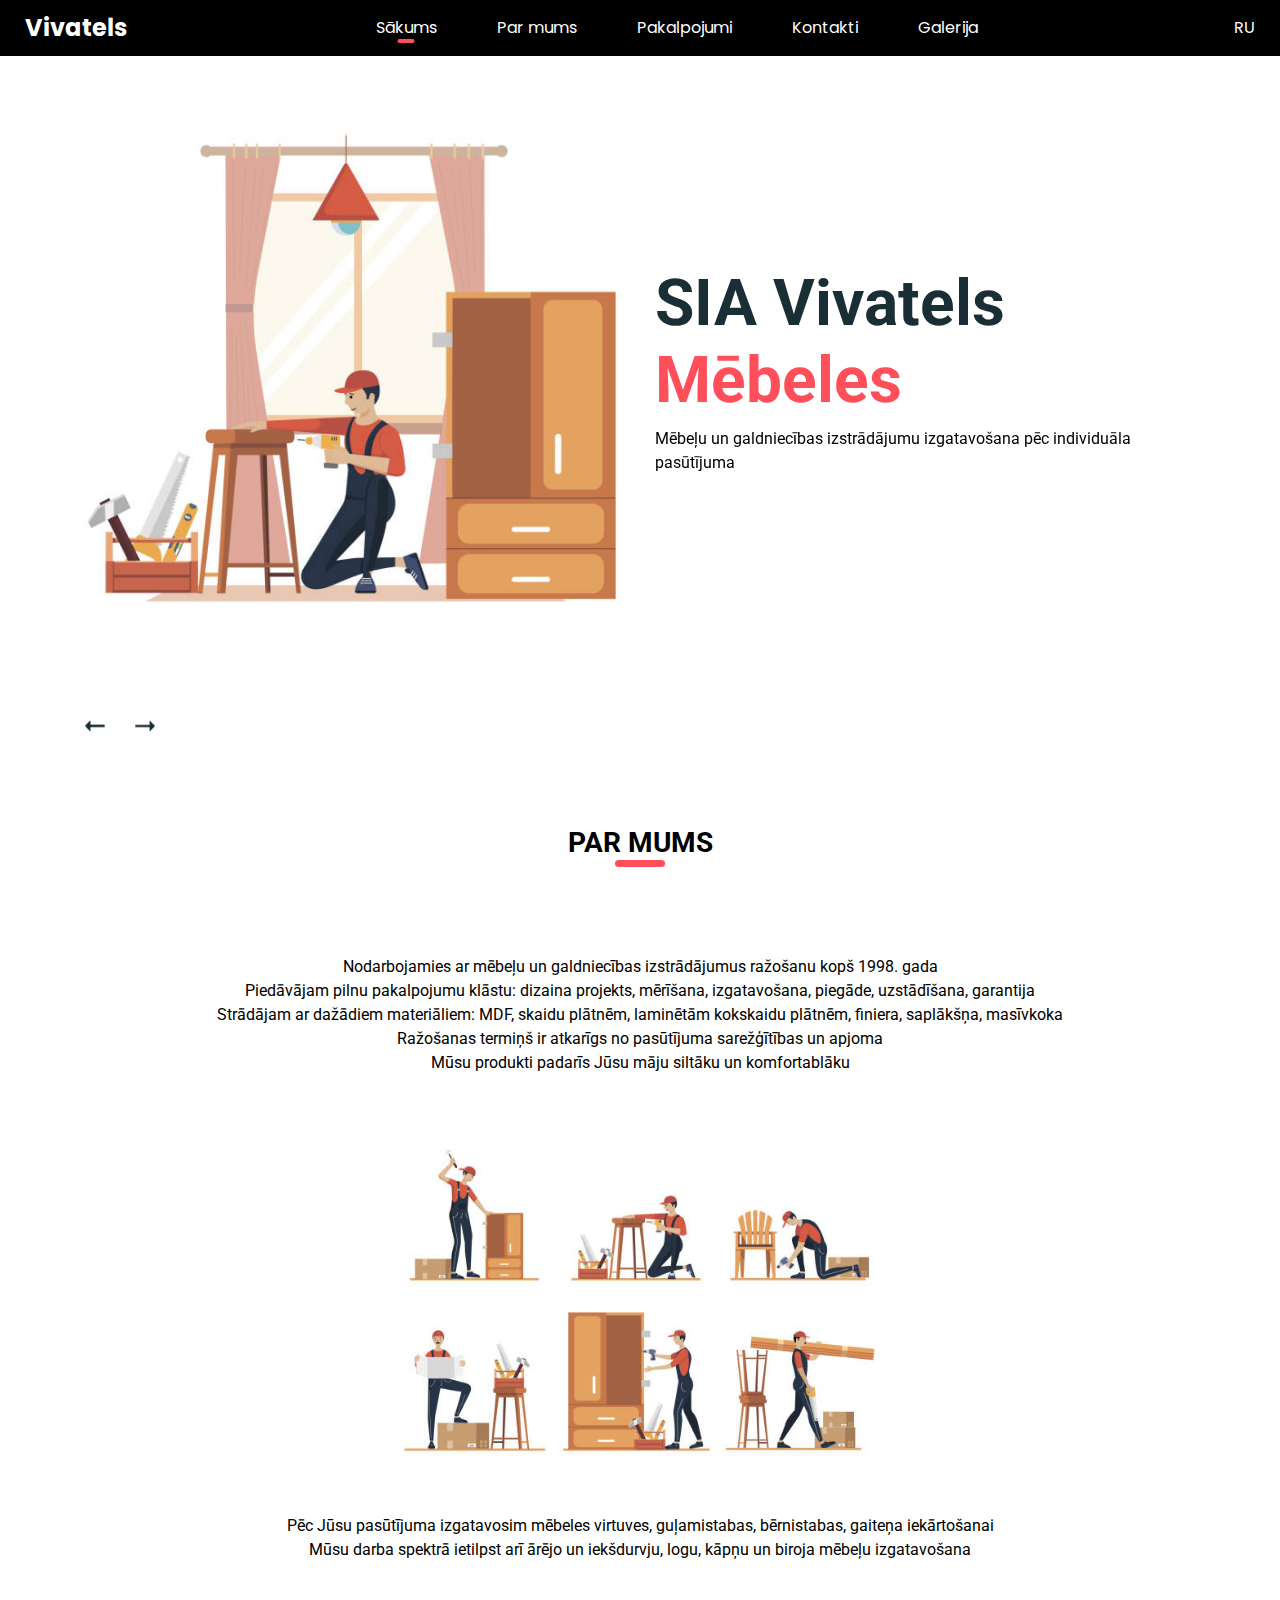
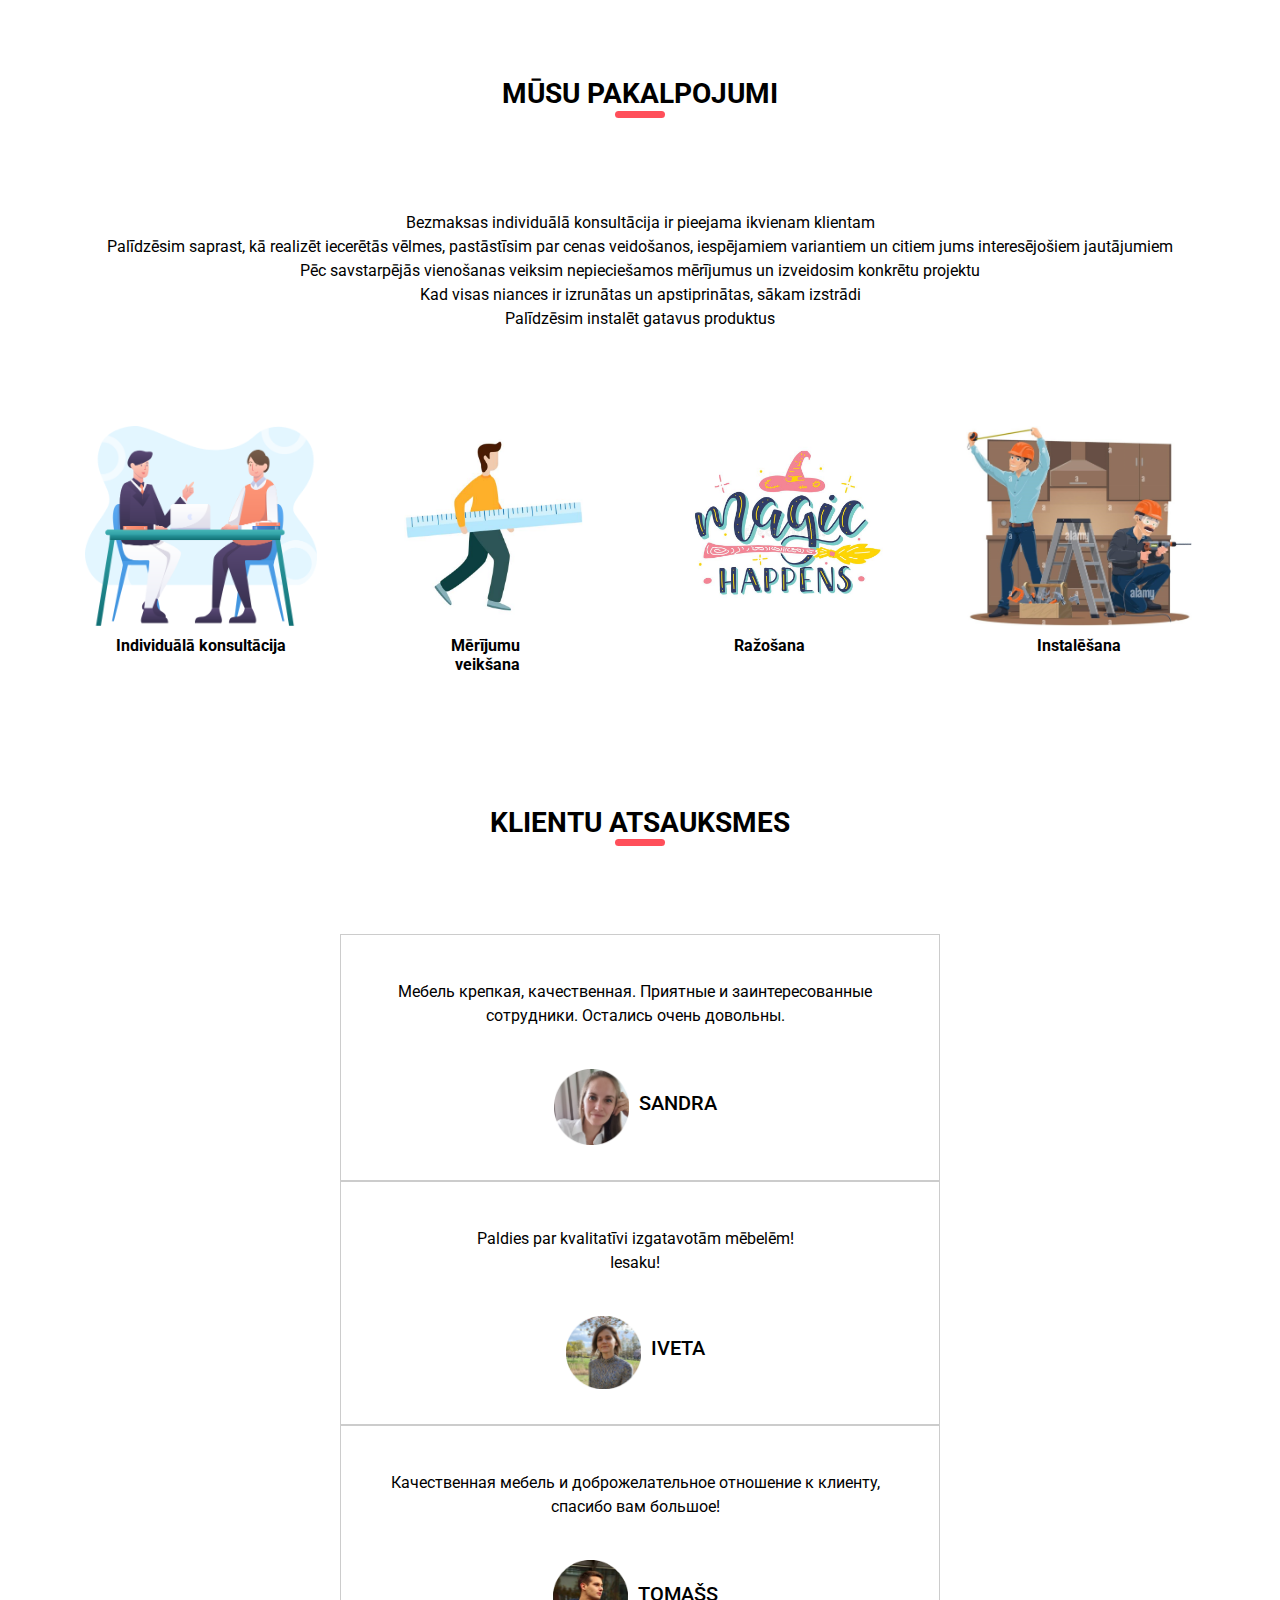
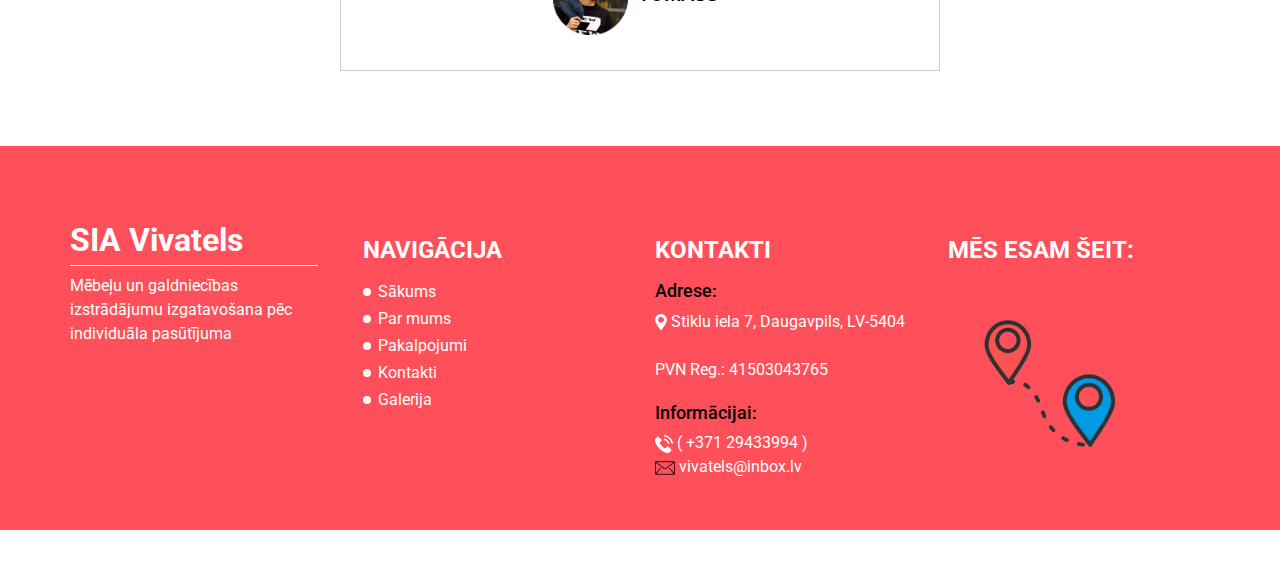
==== commit 7911c9dd: ""Happy Birthday, Dad!" removed" ====
--- a/index.html
+++ b/index.html
@@ -72,7 +72,7 @@
             </div>
           </div>
           <form class="form-inline my-2 my-lg-0 ml-0 ml-lg-4 mb-3 mb-lg-0">
-            <a href="indexRU.html">
+            <a href="ru/index.html">
             <label class="RULV">RU</label>
           </a>
           </form>
@@ -501,7 +501,7 @@
     <section class="container-fluid footer_section">
 	
       <p>
-       Tēti, apsveicu Dzimšanas dienā!
+       
       </p>
     </section>
     <!-- footer section -->
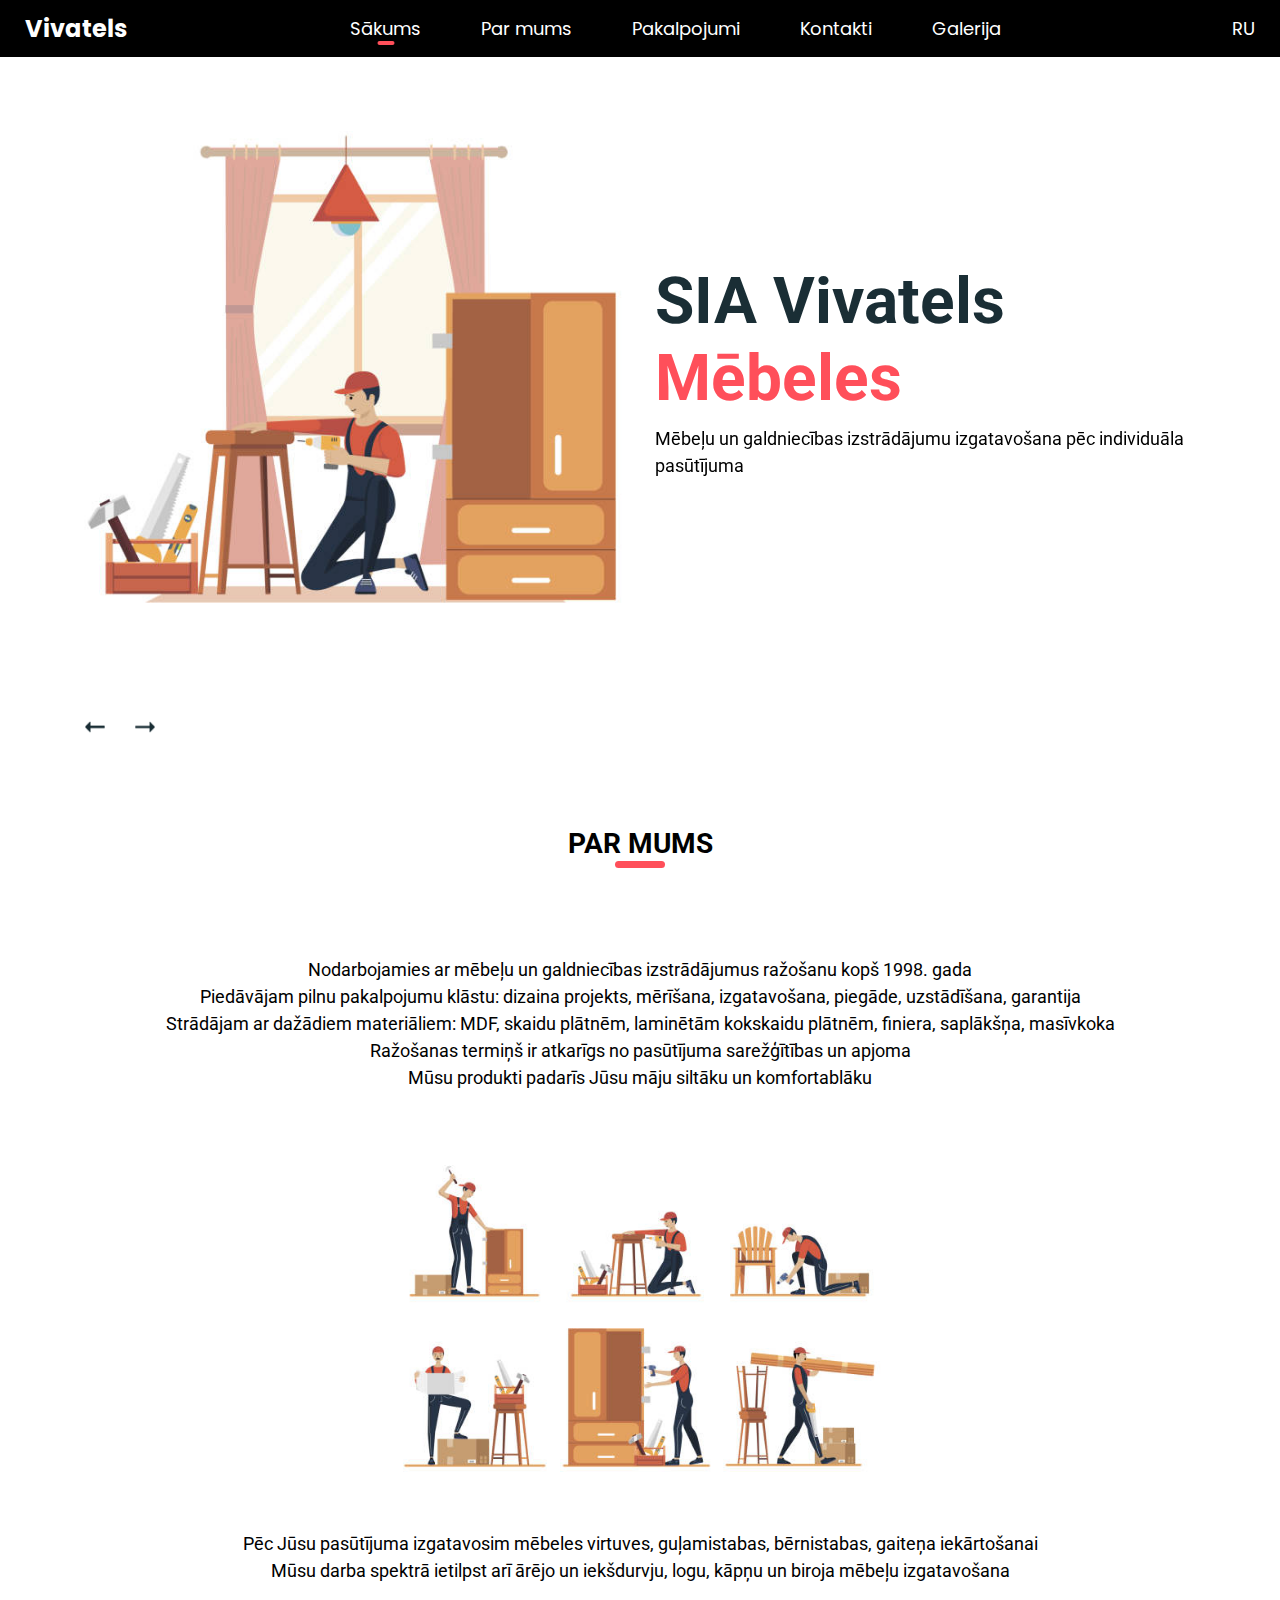
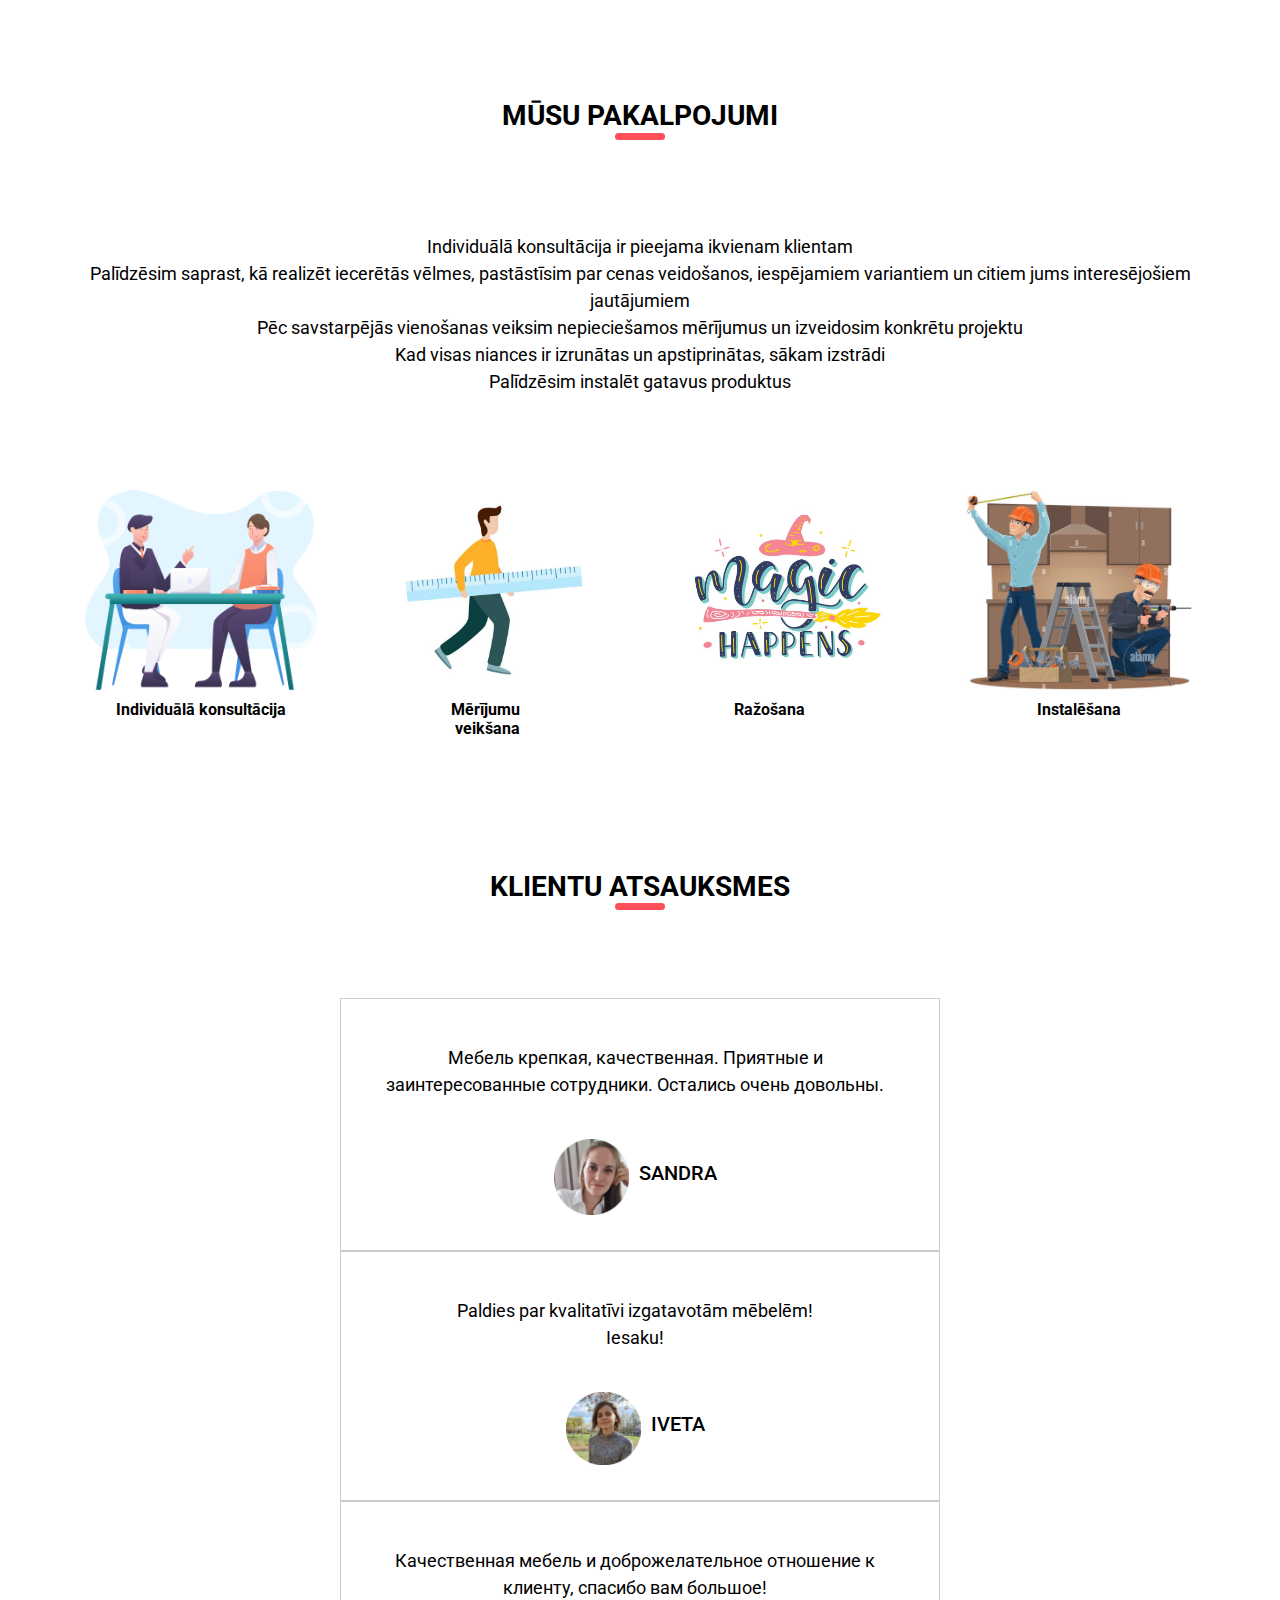
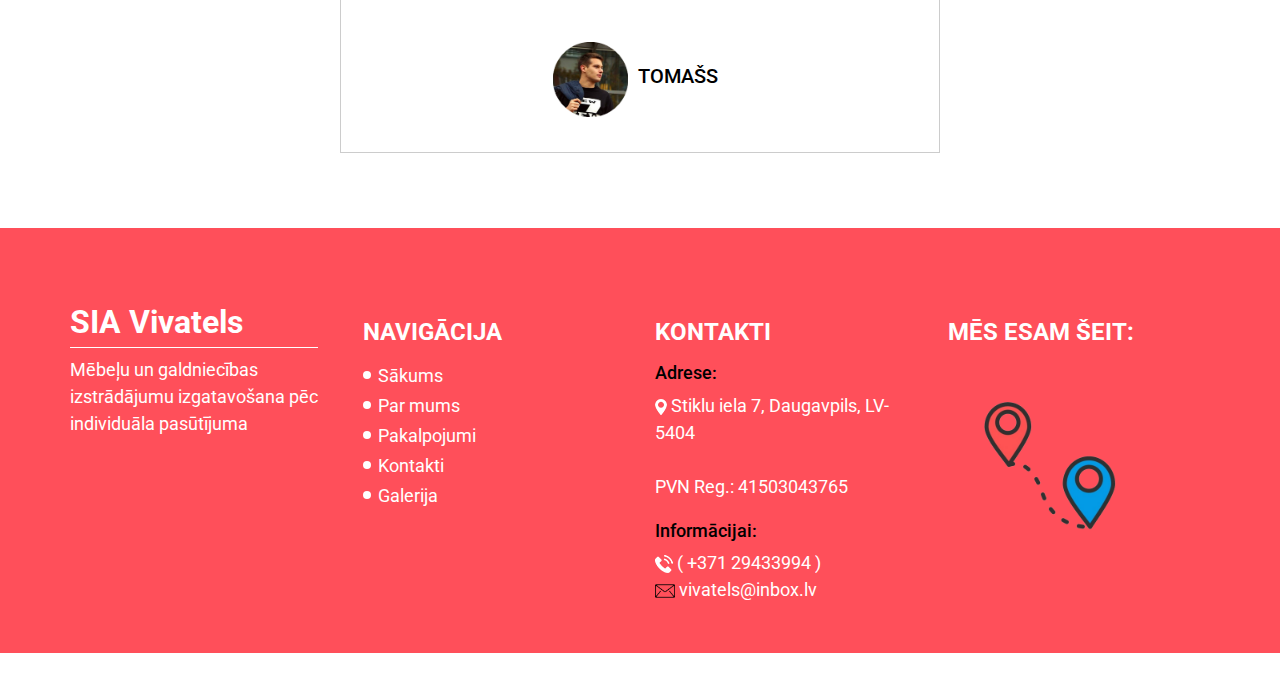
==== commit 011c59ce: "Responsive css adjustments for gallery page" ====
--- a/index.html
+++ b/index.html
@@ -212,7 +212,7 @@
           </h3>
         </div>
         <p class="">
-          Bezmaksas individuālā konsultācija ir pieejama ikvienam klientam<br>
+          Individuālā konsultācija ir pieejama ikvienam klientam<br>
 		  Palīdzēsim saprast, kā realizēt iecerētās vēlmes, pastāstīsim par cenas veidošanos, iespējamiem variantiem un citiem jums interesējošiem jautājumiem<br>
 		  Pēc savstarpējās vienošanas veiksim nepieciešamos mērījumus un izveidosim konkrētu projektu<br>
 		  Kad visas niances ir izrunātas un apstiprinātas, sākam izstrādi<br>
--- a/css/style.css
+++ b/css/style.css
@@ -2,6 +2,7 @@
   font-family: 'Roboto', sans-serif;
   color: #000000;
   background-color: #ffffff;
+  font-size: 18px;
 }
 
 .layout_padding {
@@ -731,7 +732,7 @@
   margin: 0 50px;
   line-height: 60px;
   align-items: center;
-  font-size: 15px;
+  
   cursor: pointer;
   transition: .3s;
   font-weight: bold;
--- a/css/responsive.css
+++ b/css/responsive.css
@@ -5,7 +5,7 @@
         .top-content{
             display: grid;
             grid-template-columns: repeat(3,1fr);
-            height: 100px;
+            height: 150px;
             width: 80%;
             margin: auto;
             margin-bottom: 30px;
@@ -33,7 +33,7 @@
         .top-content{
             display: grid;
             grid-template-columns: repeat(2,1fr);
-            height: 130px;
+            height: 150px;
             width: 90%;
             margin: auto;
             margin-bottom: 30px;
@@ -117,7 +117,7 @@
     .top-content{
         display: grid;
         grid-template-columns: repeat(1,1fr);
-        height: 180px;
+        height: 220px;
         width: 60%;
         margin: auto;
         margin-bottom: 30px;
@@ -127,6 +127,7 @@
     display: grid;
     height: 20%;
     line-height: 20px;
+    margin: auto;
 
   }
     .slider_section .detail-box h1 {
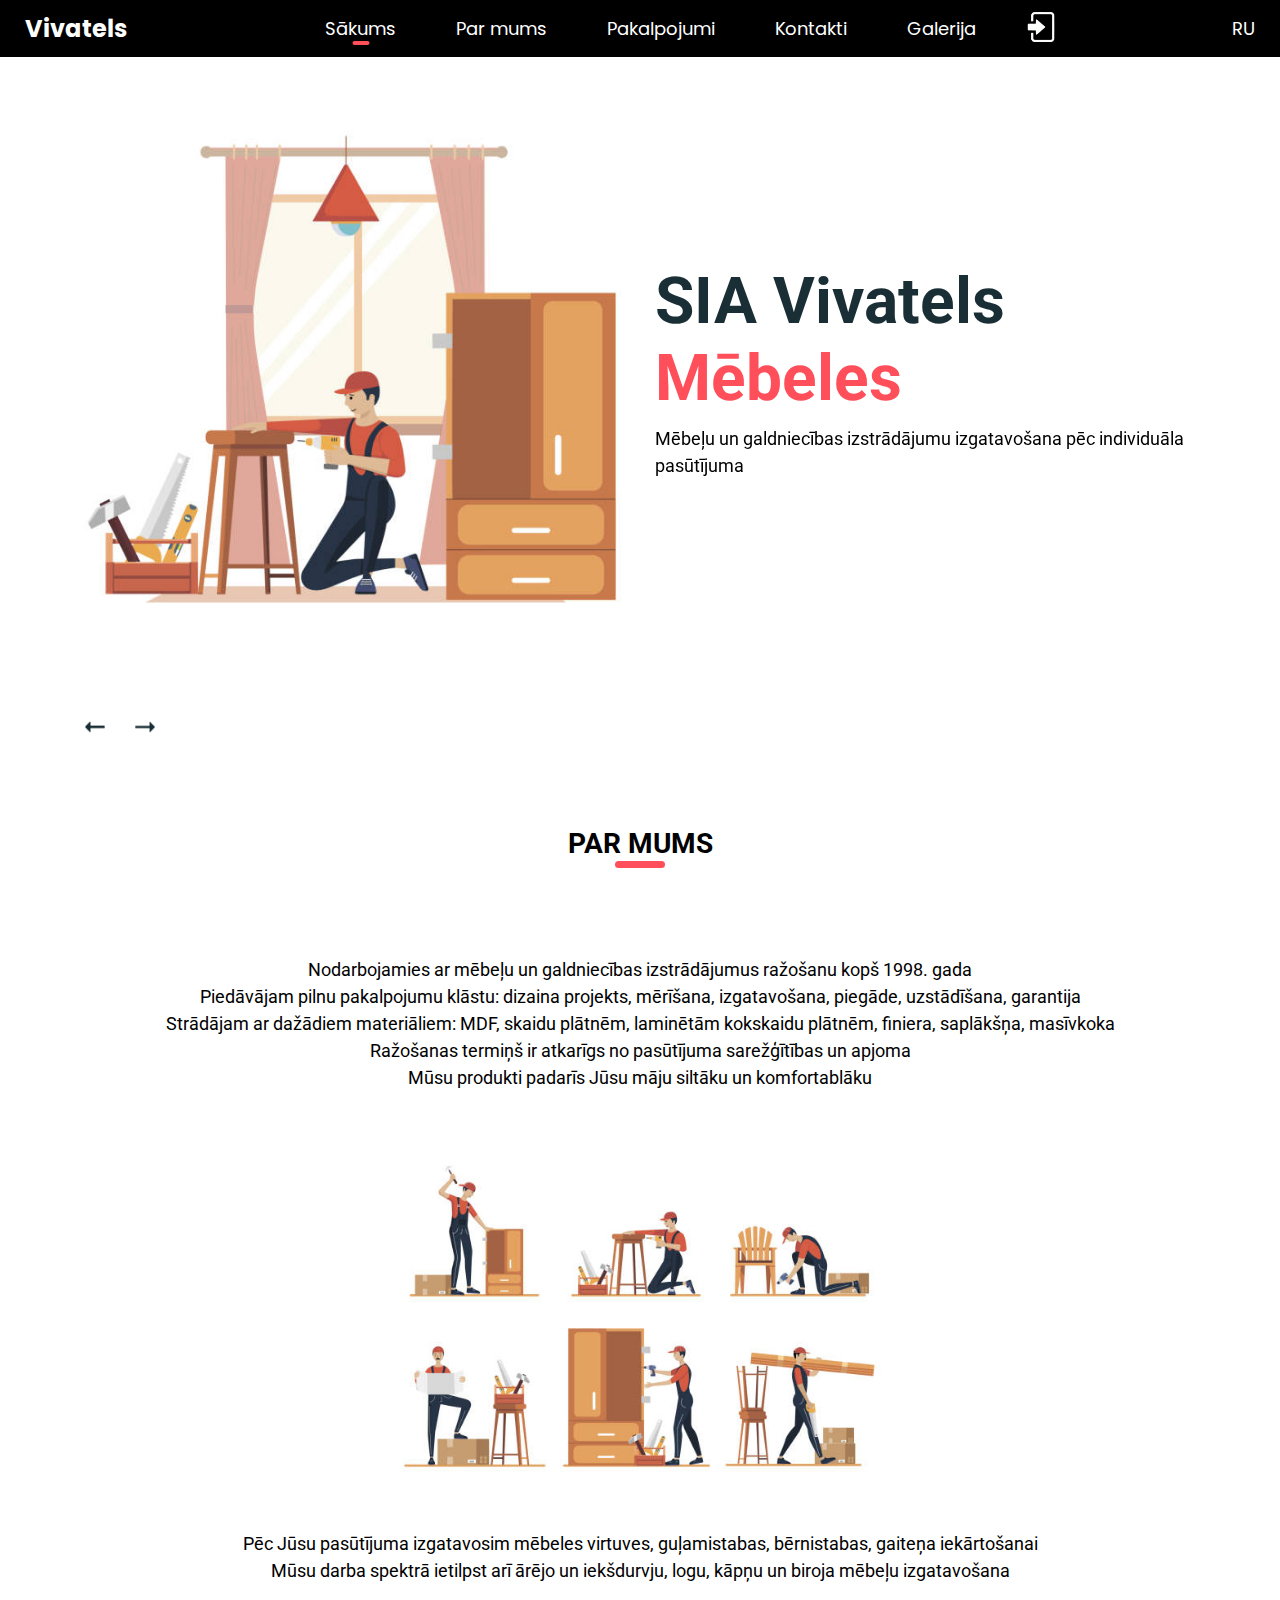
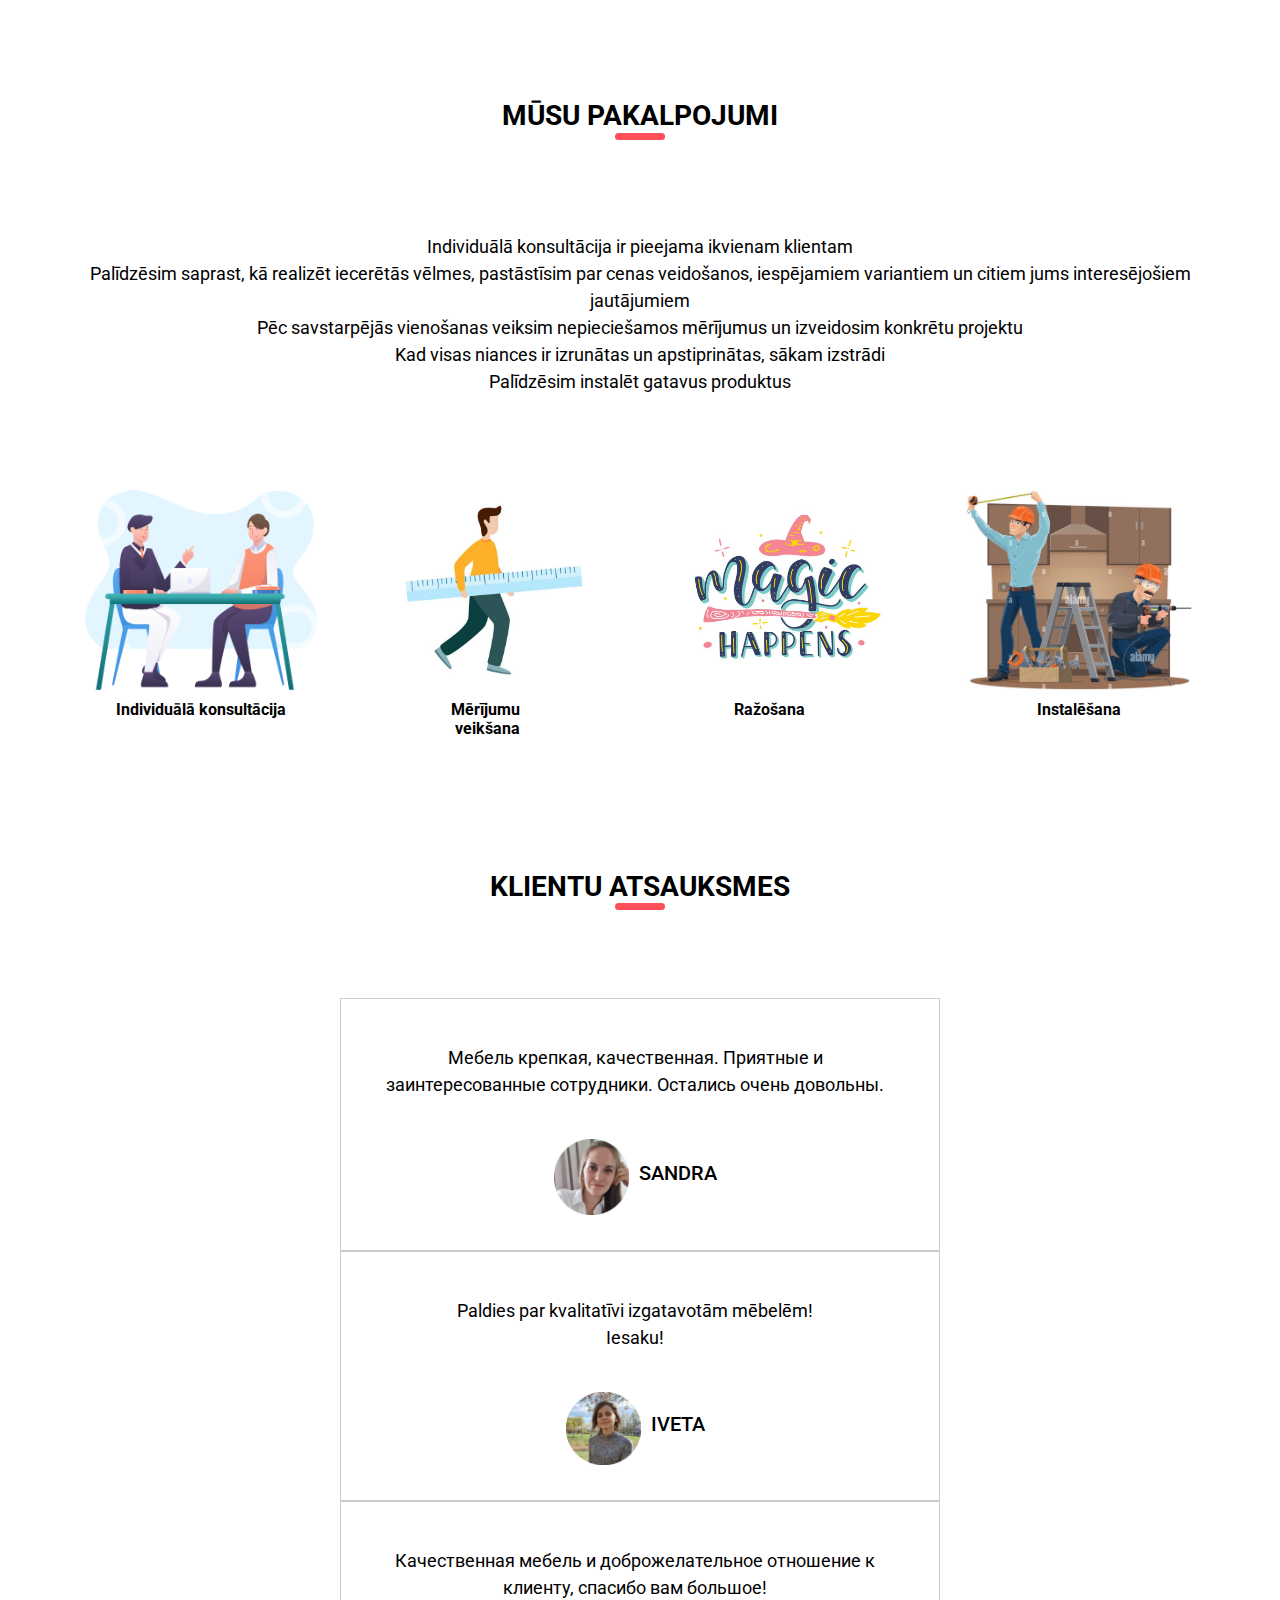
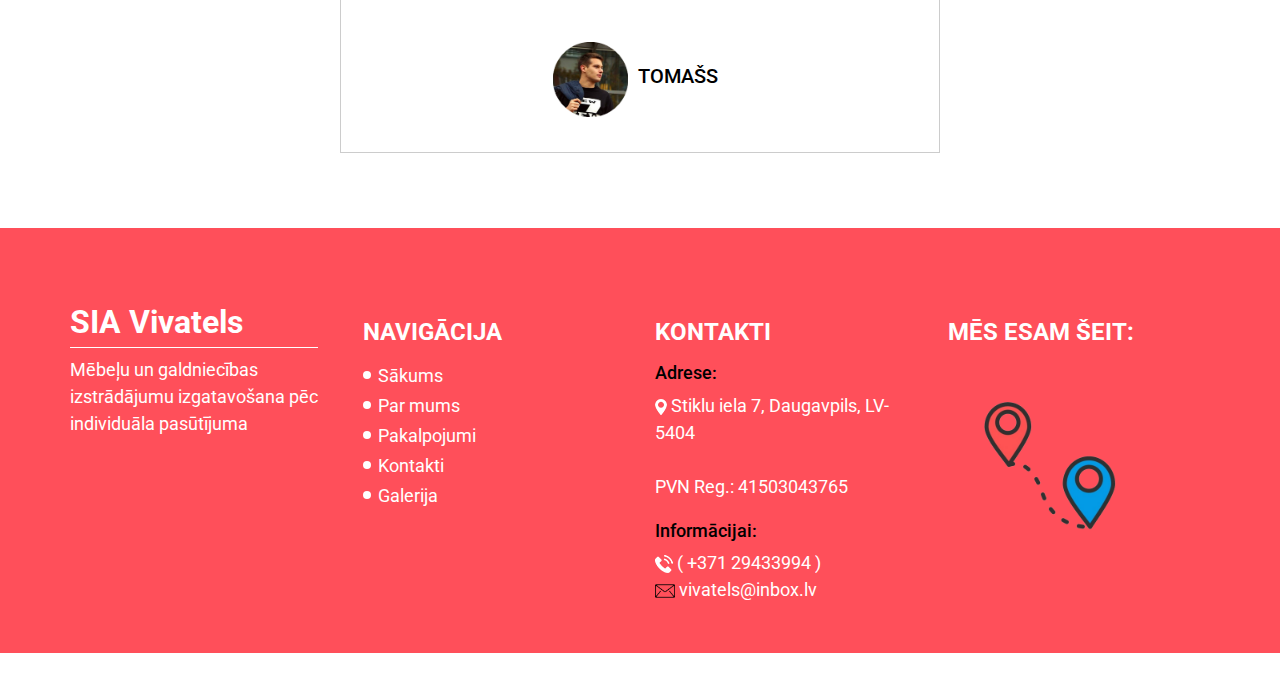
==== commit f552cdd7: "Login form and button added; gallery form adjusted" ====
--- a/index.html
+++ b/index.html
@@ -67,7 +67,32 @@
                 <li class="nav-item">
                   <a class="nav-link" href="gallery.html">Galerija</a>
                 </li>
-
+                <li>
+                      <!-- Button to open the modal login form -->
+                      <img src="images/login.png" onclick="document.getElementById('id01').style.display='block'"></img>
+
+                      <!-- The Modal -->
+                      <div id="id01" class="modal">
+                        <span onclick="document.getElementById('id01').style.display='none'"
+                      class="close" title="Close Modal">&times;</span>
+
+                        <!-- Modal Content -->
+                        <form class="modal-content animate" action="/action_page.php">
+                          <div class="container">
+                            <label for="uname"><b>Lietotāja vārds</b></label>
+                            <input type="text" placeholder="" name="uname" required>
+                          </div>
+                          <div class="container">
+                            <label for="psw"><b>Parole</b></label>
+                            <input type="password" placeholder="" name="psw" required>
+                          </div>
+                          <div class="container" style="background-color:#f1f1f1">
+                            <button type="submit">Ielogoties</button>
+                            <button type="button" onclick="document.getElementById('id01').style.display='none'" class="cancelbtn">Atcelt</button>
+                          </div>
+                        </form>
+                      </div>
+                </li>
               </ul>
             </div>
           </div>
@@ -508,6 +533,7 @@
 
     <script type="text/javascript" src="js/jquery-3.4.1.min.js"></script>
     <script type="text/javascript" src="js/bootstrap.js"></script>
+    <script type="text/javascript" src="js/modalLogin.js"></script>
 </body>
 
 </html>--- a/css/style.css
+++ b/css/style.css
@@ -499,6 +499,7 @@
 }
 
 .contact_section input,
+.contact_section textarea,
 .contact_section select {
   width: 100%;
   border: 0;
@@ -513,21 +514,25 @@
 }
 
 .contact_section input::-webkit-input-placeholder,
+.contact_section textarea::-webkit-input-placeholder,
 .contact_section select::-webkit-input-placeholder {
   color: #3a3a3a;
 }
 
 .contact_section input:-ms-input-placeholder,
+.contact_section textarea:-ms-input-placeholder,
 .contact_section select:-ms-input-placeholder {
   color: #3a3a3a;
 }
 
 .contact_section input::-ms-input-placeholder,
+.contact_section textarea::-ms-input-placeholder,
 .contact_section select::-ms-input-placeholder {
   color: #3a3a3a;
 }
 
 .contact_section input::placeholder,
+.contact_section textarea::placeholder,
 .contact_section select::placeholder {
   color: #3a3a3a;
 }
@@ -729,7 +734,7 @@
   display: inline-block;
   height: 100%;
   padding: 0 0px;
-  margin: 0 50px;
+  margin: 0 35px;
   line-height: 60px;
   align-items: center;
   
@@ -754,4 +759,59 @@
 
 
 /* end gallery section*/
+
+/* Login form */
+li img{
+  width: 30px;
+  margin-top: 7px;
+  margin-left: 20px;
+  
+}
+
+/* The Modal (background) */
+.modal {
+  display: none; /* Hidden by default */
+  position: fixed; /* Stay in place */
+  z-index: 1; /* Sit on top */
+  left: 0;
+  top: 0;
+  width: 100%; /* Full width */
+  height: 100%; /* Full height */
+  overflow: auto; /* Enable scroll if needed */
+  background-color: rgb(0,0,0); /* Fallback color */
+  background-color: rgba(0,0,0,0.4); /* Black w/ opacity */
+  padding-top: 60px;
+}
+
+/* Modal Content/Box */
+.modal-content {
+  text-align: right;
+  background-color: #fefefe;
+  margin: 5px auto; /* 15% from the top and centered */
+  padding: 5px;
+  border: 1px solid #888;
+  width: 35%; /* Could be more or less, depending on screen size */
+}
+
+.modal-content button:hover {
+  background-color: #ff4f5a;
+}
+
+/* Add Zoom Animation */
+.animate {
+  -webkit-animation: animatezoom 0.6s;
+  animation: animatezoom 0.6s
+}
+
+@-webkit-keyframes animatezoom {
+  from {-webkit-transform: scale(0)}
+  to {-webkit-transform: scale(1)}
+}
+
+@keyframes animatezoom {
+  from {transform: scale(0)}
+  to {transform: scale(1)}
+}
+
+/* End login form */
 /*# sourceMappingURL=style.css.map */--- a/css/responsive.css
+++ b/css/responsive.css
@@ -1,11 +1,11 @@
-@media (max-width: 1520px) {
+@media (max-width: 1420px) {
     .gallery {
         grid-template-columns: repeat(2,1fr);
       }
         .top-content{
             display: grid;
             grid-template-columns: repeat(3,1fr);
-            height: 150px;
+            height: 110px;
             width: 80%;
             margin: auto;
             margin-bottom: 30px;
@@ -33,7 +33,7 @@
         .top-content{
             display: grid;
             grid-template-columns: repeat(2,1fr);
-            height: 150px;
+            height: 100px;
             width: 90%;
             margin: auto;
             margin-bottom: 30px;
@@ -107,6 +107,10 @@
     .client_section .client_container {
         width: 100%;
     }
+    .top-content{
+        height: 150px;
+      }
+      
 }
 
 @media (max-width: 576px) {
